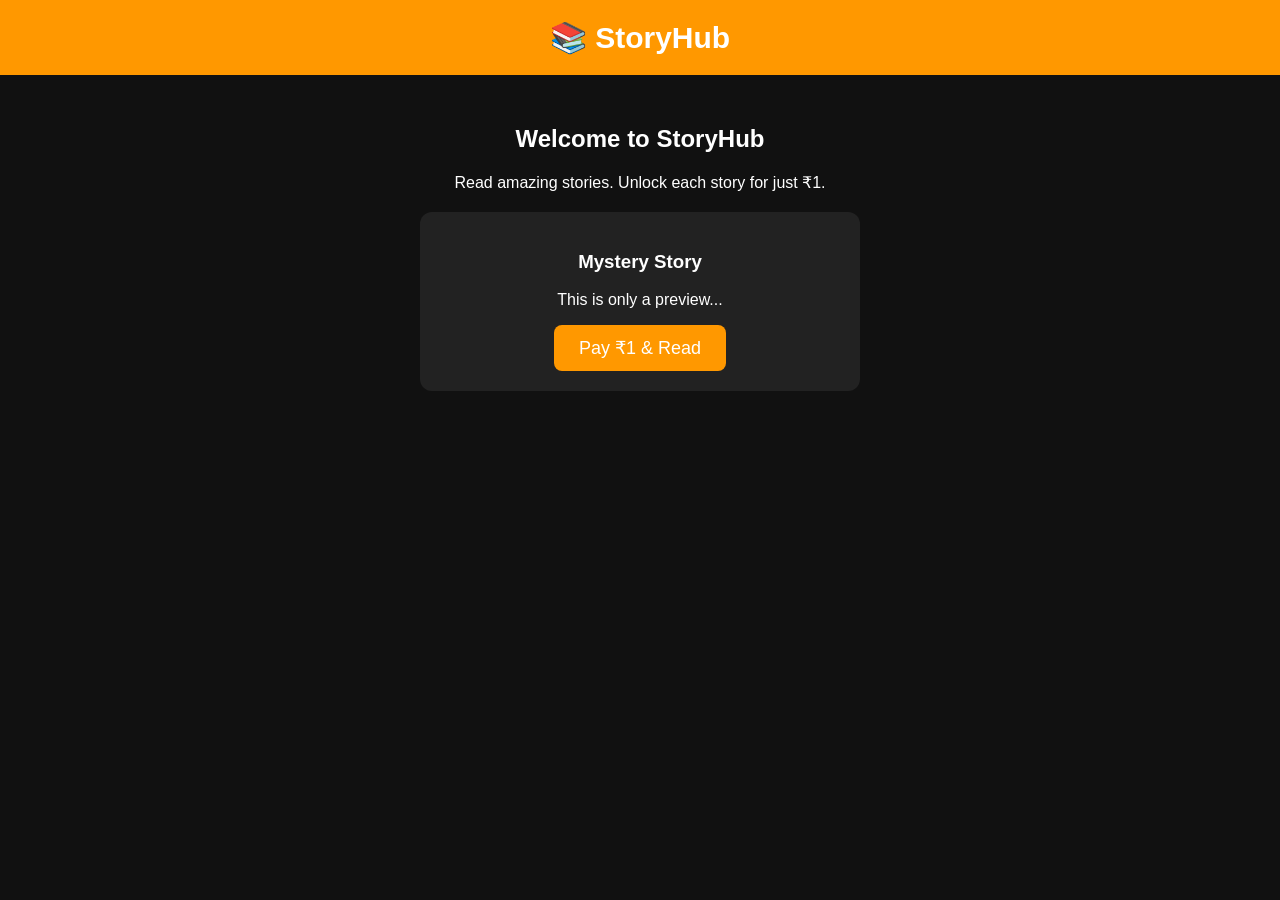
==== index.html @ ba16a4fa "Create index.html" ====
<!DOCTYPE html>
<html lang="en">
<head>
<meta charset="UTF-8">
<meta name="viewport" content="width=device-width, initial-scale=1.0">
<title>StoryHub</title>
<style>
body{
margin:0;
font-family:Arial,sans-serif;
background:#111;
color:white;
text-align:center;
}
header{
background:#ff9800;
padding:20px;
font-size:30px;
font-weight:bold;
}
.container{
padding:30px;
}
.story{
background:#222;
margin:20px auto;
padding:20px;
border-radius:12px;
max-width:400px;
}
button{
background:#ff9800;
color:white;
border:none;
padding:12px 25px;
border-radius:8px;
font-size:18px;
cursor:pointer;
}
button:hover{
background:#e68900;
}
</style>
</head>
<body>

<header>📚 StoryHub</header>

<div class="container">
<h2>Welcome to StoryHub</h2>
<p>Read amazing stories. Unlock each story for just ₹1.</p>

<div class="story">
<h3>Mystery Story</h3>
<p>This is only a preview...</p>
<button>Pay ₹1 & Read</button>
</div>

</div>

</body>
</html>
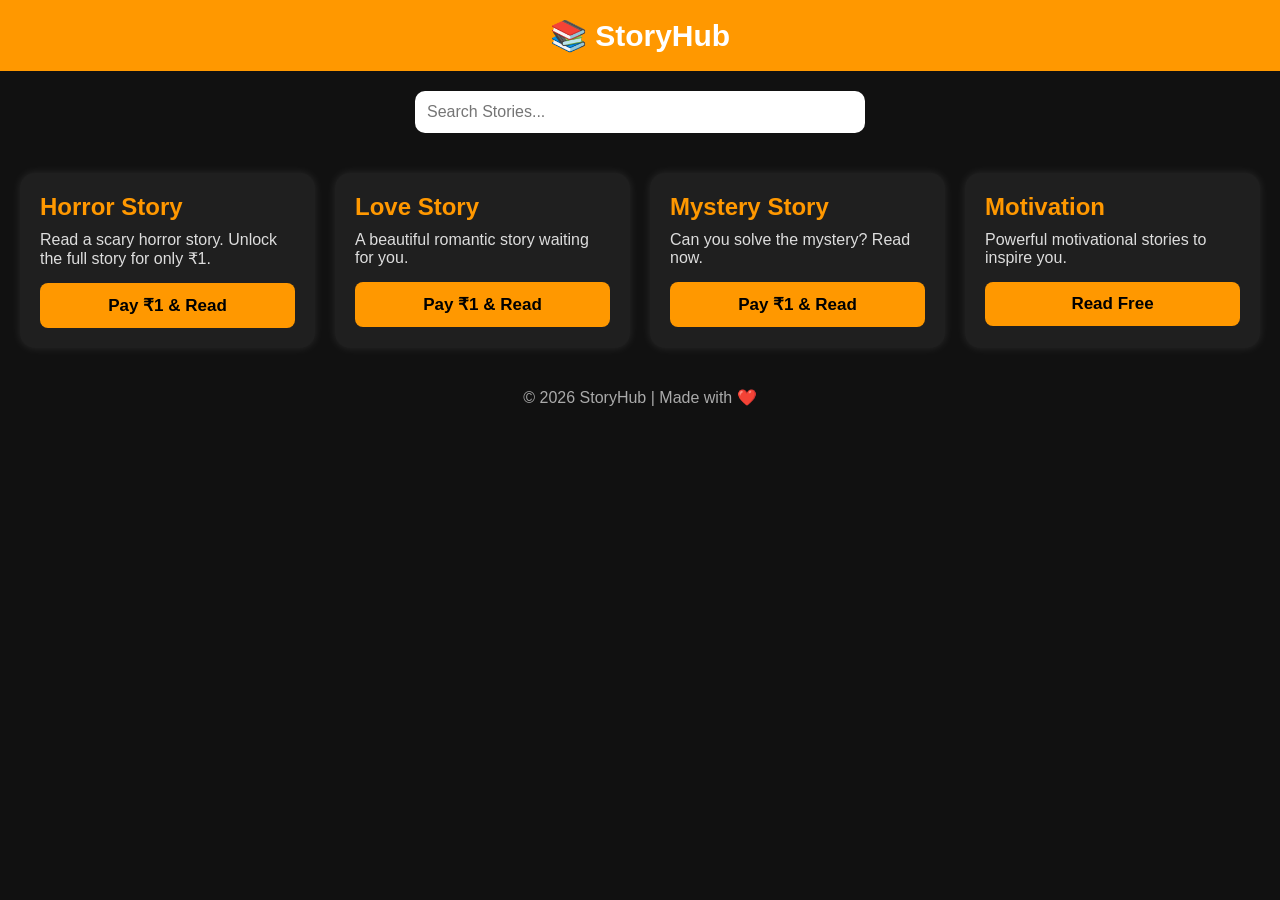
==== commit 328b0a2e: "Update index.html" ====
--- a/index.html
+++ b/index.html
@@ -4,59 +4,131 @@
 <meta charset="UTF-8">
 <meta name="viewport" content="width=device-width, initial-scale=1.0">
 <title>StoryHub</title>
+
 <style>
+*{
+margin:0;
+padding:0;
+box-sizing:border-box;
+font-family:Arial,sans-serif;
+}
+
 body{
-margin:0;
-font-family:Arial,sans-serif;
 background:#111;
 color:white;
-text-align:center;
 }
+
 header{
 background:#ff9800;
-padding:20px;
+padding:18px;
+text-align:center;
 font-size:30px;
 font-weight:bold;
 }
+
+.search{
+padding:20px;
+text-align:center;
+}
+
+.search input{
+width:90%;
+max-width:450px;
+padding:12px;
+border:none;
+border-radius:10px;
+font-size:16px;
+}
+
 .container{
-padding:30px;
+display:grid;
+grid-template-columns:repeat(auto-fit,minmax(250px,1fr));
+gap:20px;
+padding:20px;
 }
-.story{
-background:#222;
-margin:20px auto;
+
+.card{
+background:#1f1f1f;
 padding:20px;
-border-radius:12px;
-max-width:400px;
+border-radius:15px;
+box-shadow:0 0 10px rgba(255,255,255,.1);
+transition:.3s;
 }
+
+.card:hover{
+transform:scale(1.03);
+}
+
+.card h2{
+color:#ff9800;
+margin-bottom:10px;
+}
+
+.card p{
+color:#ddd;
+margin-bottom:15px;
+}
+
 button{
+width:100%;
+padding:12px;
 background:#ff9800;
-color:white;
 border:none;
-padding:12px 25px;
 border-radius:8px;
-font-size:18px;
+font-size:17px;
+font-weight:bold;
 cursor:pointer;
 }
-button:hover{
-background:#e68900;
+
+footer{
+text-align:center;
+padding:20px;
+color:#aaa;
 }
 </style>
 </head>
+
 <body>
 
-<header>📚 StoryHub</header>
+<header>
+📚 StoryHub
+</header>
+
+<div class="search">
+<input type="text" placeholder="Search Stories...">
+</div>
 
 <div class="container">
-<h2>Welcome to StoryHub</h2>
-<p>Read amazing stories. Unlock each story for just ₹1.</p>
 
-<div class="story">
-<h3>Mystery Story</h3>
-<p>This is only a preview...</p>
+<div class="card">
+<h2>Horror Story</h2>
+<p>Read a scary horror story. Unlock the full story for only ₹1.</p>
 <button>Pay ₹1 & Read</button>
+</div>
+
+<div class="card">
+<h2>Love Story</h2>
+<p>A beautiful romantic story waiting for you.</p>
+<button>Pay ₹1 & Read</button>
+</div>
+
+<div class="card">
+<h2>Mystery Story</h2>
+<p>Can you solve the mystery? Read now.</p>
+<button>Pay ₹1 & Read</button>
+</div>
+
+<div class="card">
+<h2>Motivation</h2>
+<p>Powerful motivational stories to inspire you.</p>
+<button>Read Free</button>
 </div>
 
 </div>
 
+<footer>
+© 2026 StoryHub | Made with ❤️
+</footer>
+
 </body>
 </html>
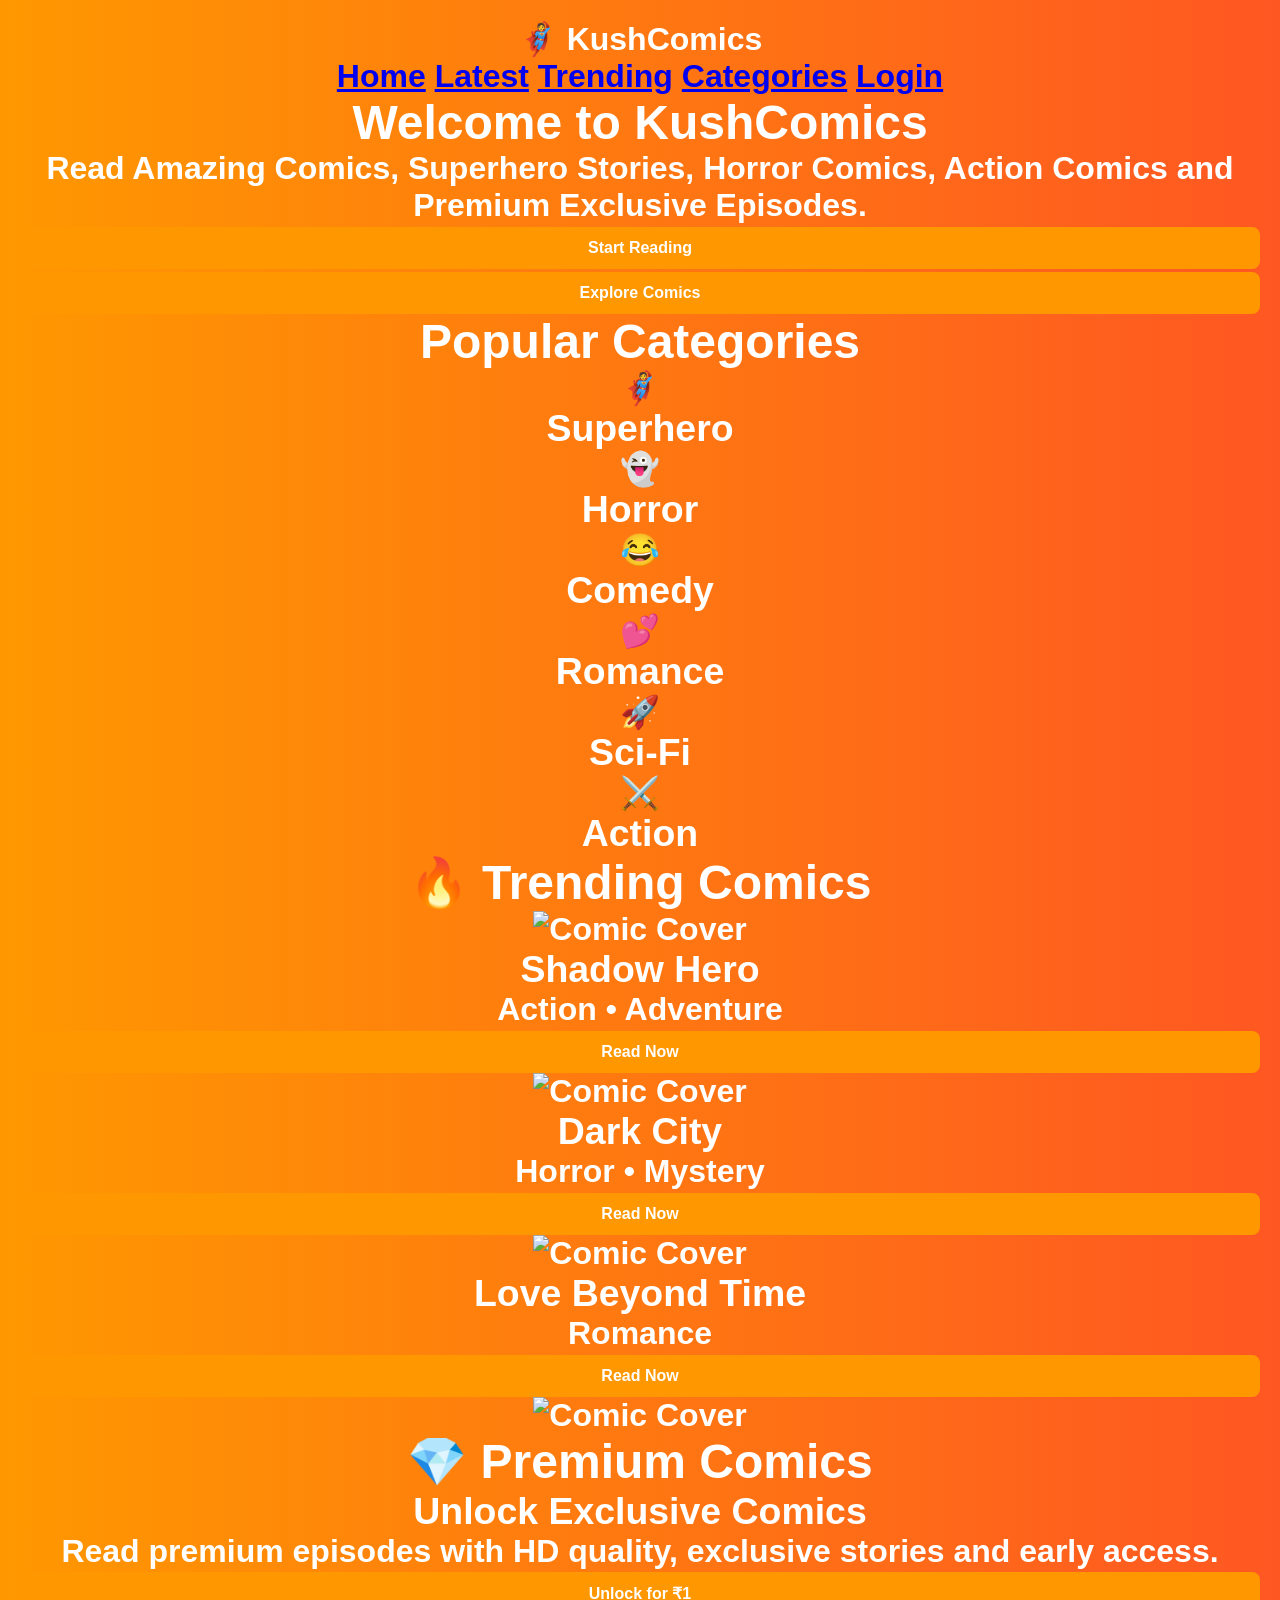
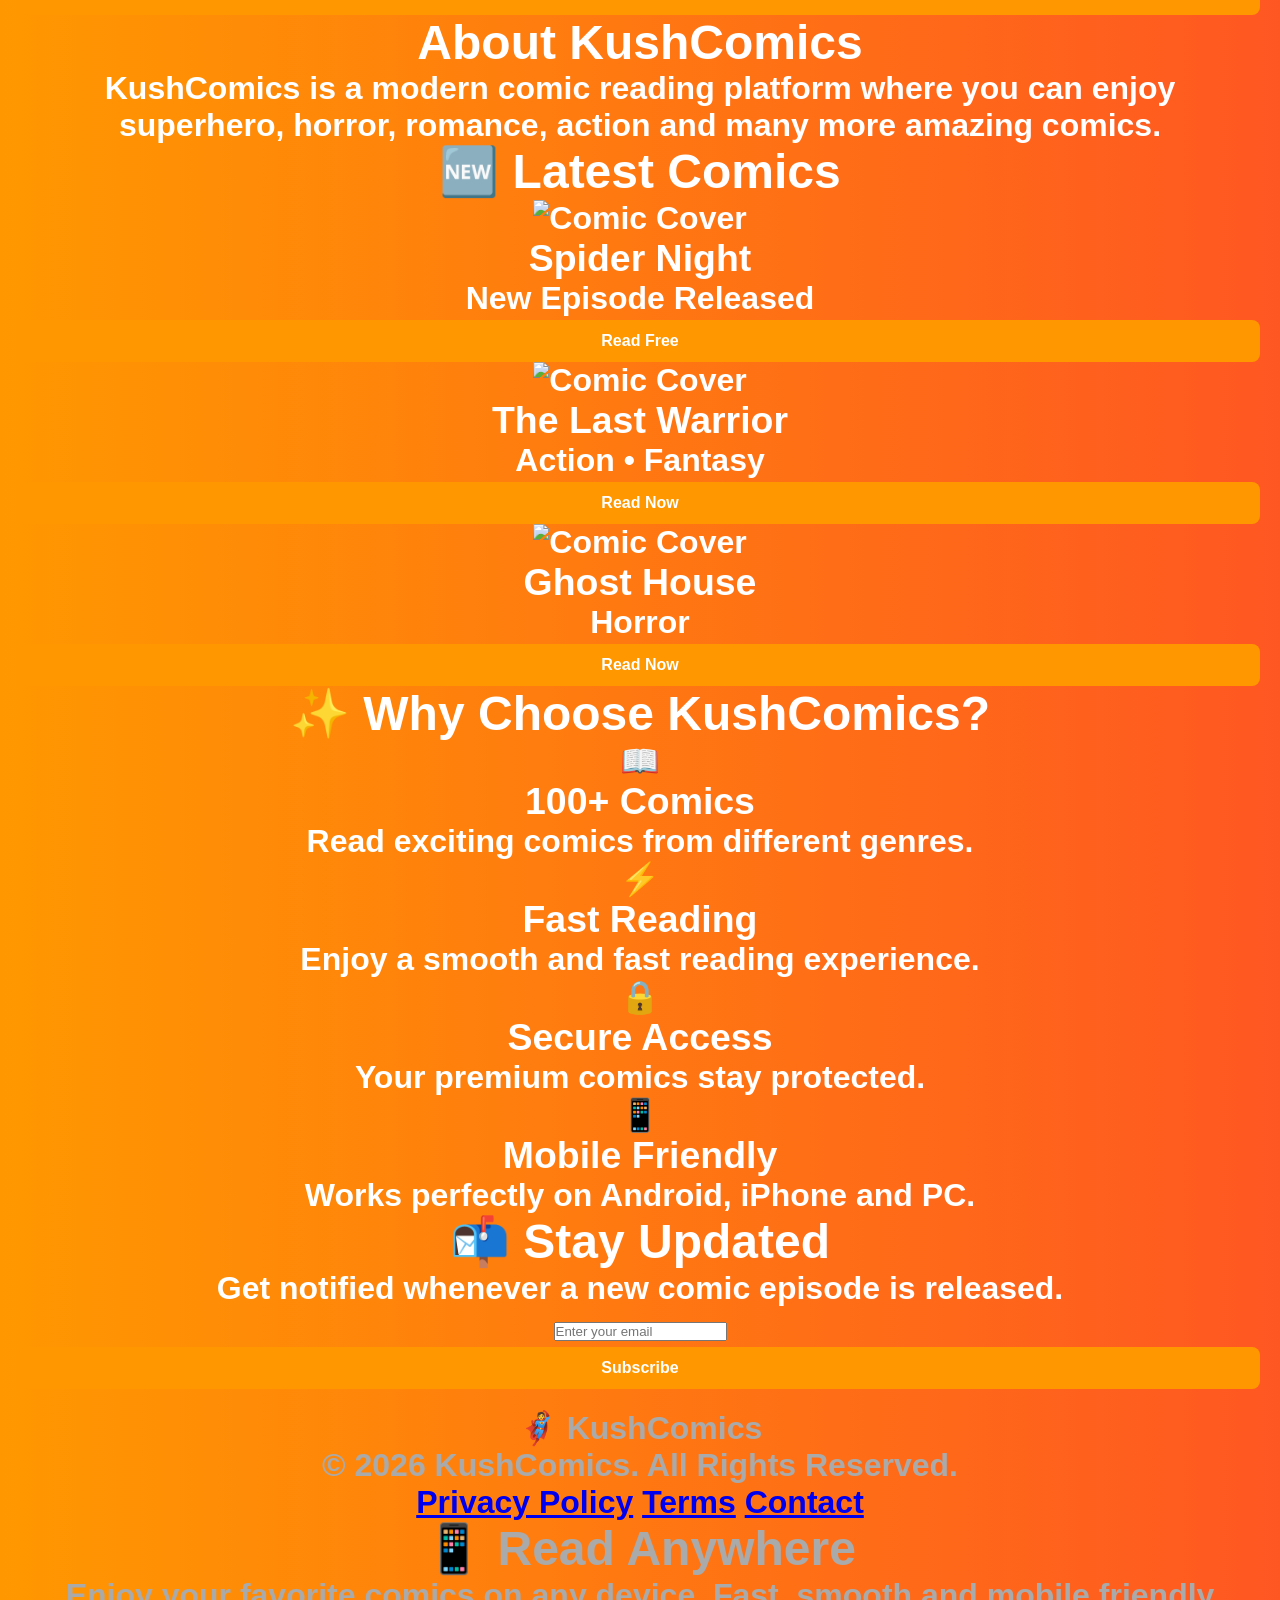
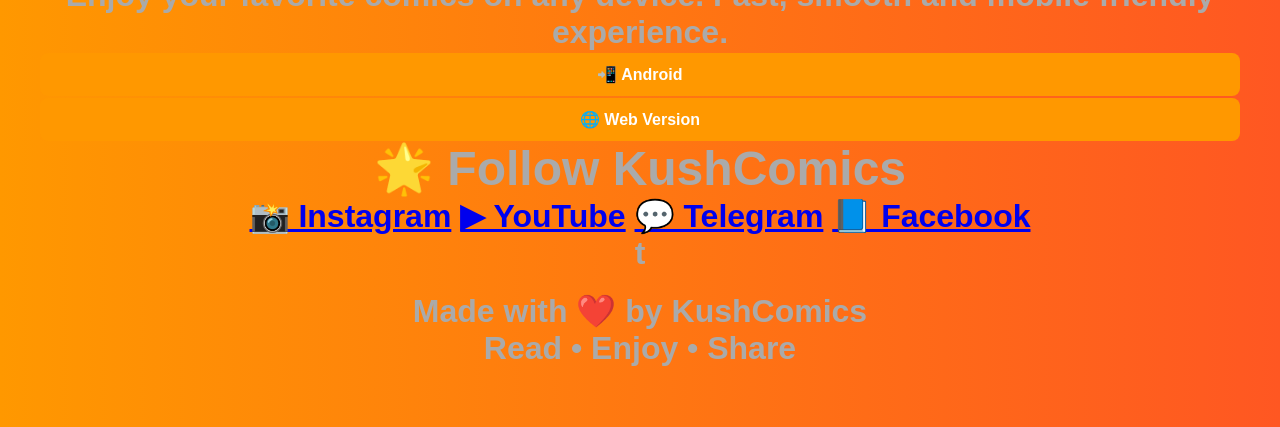
==== commit c37b8c54: "Update index.html" ====
--- a/index.html
+++ b/index.html
@@ -3,132 +3,312 @@
 <head>
 <meta charset="UTF-8">
 <meta name="viewport" content="width=device-width, initial-scale=1.0">
-<title>StoryHub</title>
-
-<style>
-*{
-margin:0;
-padding:0;
-box-sizing:border-box;
-font-family:Arial,sans-serif;
-}
-
-body{
-background:#111;
-color:white;
-}
-
-header{
-background:#ff9800;
-padding:18px;
-text-align:center;
-font-size:30px;
-font-weight:bold;
-}
-
-.search{
-padding:20px;
-text-align:center;
-}
-
-.search input{
-width:90%;
-max-width:450px;
-padding:12px;
-border:none;
-border-radius:10px;
-font-size:16px;
-}
-
-.container{
-display:grid;
-grid-template-columns:repeat(auto-fit,minmax(250px,1fr));
-gap:20px;
-padding:20px;
-}
-
-.card{
-background:#1f1f1f;
-padding:20px;
-border-radius:15px;
-box-shadow:0 0 10px rgba(255,255,255,.1);
-transition:.3s;
-}
-
-.card:hover{
-transform:scale(1.03);
-}
-
-.card h2{
-color:#ff9800;
-margin-bottom:10px;
-}
-
-.card p{
-color:#ddd;
-margin-bottom:15px;
-}
-
-button{
-width:100%;
-padding:12px;
-background:#ff9800;
-border:none;
-border-radius:8px;
-font-size:17px;
-font-weight:bold;
-cursor:pointer;
-}
-
-footer{
-text-align:center;
-padding:20px;
-color:#aaa;
-}
-</style>
+
+<title>KushComics</title>
+
+<link rel="stylesheet" href="style.css">
+
+<link rel="preconnect" href="https://fonts.googleapis.com">
+<link rel="preconnect" href="https://fonts.gstatic.com" crossorigin>
+
+<link href="https://fonts.googleapis.com/css2?family=Poppins:wght@300;400;500;600;700;800&display=swap" rel="stylesheet">
+
+<script defer src="script.js"></script>
+
 </head>
 
 <body>
 
 <header>
-📚 StoryHub
-</header>
-
-<div class="search">
-<input type="text" placeholder="Search Stories...">
-</div>
-
-<div class="container">
-
-<div class="card">
-<h2>Horror Story</h2>
-<p>Read a scary horror story. Unlock the full story for only ₹1.</p>
-<button>Pay ₹1 & Read</button>
-</div>
-
-<div class="card">
-<h2>Love Story</h2>
-<p>A beautiful romantic story waiting for you.</p>
-<button>Pay ₹1 & Read</button>
-</div>
-
-<div class="card">
-<h2>Mystery Story</h2>
-<p>Can you solve the mystery? Read now.</p>
-<button>Pay ₹1 & Read</button>
-</div>
-
-<div class="card">
-<h2>Motivation</h2>
-<p>Powerful motivational stories to inspire you.</p>
+
+<nav class="navbar">
+
+<div class="logo">
+
+🦸 KushComics
+
+</div>
+<div class="nav-links">
+<a href="#">Home</a>
+<a href="#">Latest</a>
+<a href="#">Trending</a>
+<a href="#">Categories</a>
+<a href="#">Login</a>
+</div>
+
+</nav>
+
+<section class="hero">
+
+<div class="hero-content">
+
+<h1>Welcome to KushComics</h1>
+
+<p>
+Read Amazing Comics, Superhero Stories,
+Horror Comics, Action Comics and Premium
+Exclusive Episodes.
+</p>
+
+<div class="hero-buttons">
+
+<button class="btn-primary">
+Start Reading
+</button>
+
+<button class="btn-secondary">
+Explore Comics
+</button>
+
+</div>
+
+</div>
+
+</section>
+<section class="categories">
+
+<h2>Popular Categories</h2>
+
+<div class="category-grid">
+
+<div class="category-card">
+🦸
+<h3>Superhero</h3>
+</div>
+
+<div class="category-card">
+👻
+<h3>Horror</h3>
+</div>
+
+<div class="category-card">
+😂
+<h3>Comedy</h3>
+</div>
+
+<div class="category-card">
+💕
+<h3>Romance</h3>
+</div>
+
+<div class="category-card">
+🚀
+<h3>Sci-Fi</h3>
+</div>
+
+<div class="category-card">
+⚔️
+<h3>Action</h3>
+</div>
+
+</div>
+
+</section>
+
+<section class="trending">
+
+<h2>🔥 Trending Comics</h2>
+
+<div class="comic-grid"><div class="comic-card">
+<img src="https://picsum.photos/300/420?random=1" alt="Comic Cover">
+<div class="comic-info">
+<h3>Shadow Hero</h3>
+<p>Action • Adventure</p>
+<button>Read Now</button>
+</div>
+</div>
+
+<div class="comic-card">
+<img src="https://picsum.photos/300/420?random=2" alt="Comic Cover">
+<div class="comic-info">
+<h3>Dark City</h3>
+<p>Horror • Mystery</p>
+<button>Read Now</button>
+</div>
+</div>
+
+<div class="comic-card">
+<img src="https://picsum.photos/300/420?random=3" alt="Comic Cover">
+<div class="comic-info">
+<h3>Love Beyond Time</h3>
+<p>Romance</p>
+<button>Read Now</button>
+</div>
+</div>
+
+<div class="comic-card">
+<img src="https://picsum.photos/300/420?random=4" alt="Comic Cover">
+<div class="</div>
+
+</section>
+
+<section class="premium">
+
+<h2>💎 Premium Comics</h2>
+
+<div class="premium-box">
+
+<h3>Unlock Exclusive Comics</h3>
+
+<p>
+Read premium episodes with HD quality,
+exclusive stories and early access.
+</p>
+
+<button class="premium-btn">
+Unlock for ₹1
+</button>
+
+</div>
+
+</section>
+
+<section class="about">
+
+<h2>About KushComics</h2>
+
+<p>
+
+KushComics is a modern comic reading platform
+where you can enjoy superhero, horror,
+romance, action and many more amazing comics.
+
+</p>
+
+</section><section class="latest">
+
+<h2>🆕 Latest Comics</h2>
+
+<div class="comic-grid">
+
+<div class="comic-card">
+<img src="https://picsum.photos/300/420?random=5" alt="Comic Cover">
+<div class="comic-info">
+<h3>Spider Night</h3>
+<p>New Episode Released</p>
 <button>Read Free</button>
 </div>
-
-</div>
+</div>
+
+<div class="comic-card">
+<img src="https://picsum.photos/300/420?random=6" alt="Comic Cover">
+<div class="comic-info">
+<h3>The Last Warrior</h3>
+<p>Action • Fantasy</p>
+<button>Read Now</button>
+</div>
+</div>
+
+<div class="comic-card">
+<img src="https://picsum.photos/300/420?random=7" alt="Comic Cover">
+<div class="comic-info">
+<h3>Ghost House</h3>
+<p>Horror</p>
+<button>Read Now</button>
+</div>
+</div>
+
+</div>
+
+</section><section class="features">
+
+<h2>✨ Why Choose KushComics?</h2>
+
+<div class="feature-grid">
+
+<div class="feature-card">
+📖
+<h3>100+ Comics</h3>
+<p>Read exciting comics from different genres.</p>
+</div>
+
+<div class="feature-card">
+⚡
+<h3>Fast Reading</h3>
+<p>Enjoy a smooth and fast reading experience.</p>
+</div>
+
+<div class="feature-card">
+🔒
+<h3>Secure Access</h3>
+<p>Your premium comics stay protected.</p>
+</div>
+
+<div class="feature-card">
+📱
+<h3>Mobile Friendly</h3>
+<p>Works perfectly on Android, iPhone and PC.</p>
+</div>
+
+</div>
+
+</section><section class="newsletter">
+
+<h2>📬 Stay Updated</h2>
+
+<p>Get notified whenever a new comic episode is released.</p>
+
+<div class="newsletter-box">
+<input type="email" placeholder="Enter your email">
+<button>Subscribe</button>
+</div>
+
+</section>
 
 <footer>
-© 2026 StoryHub | Made with ❤️
+
+<div class="footer-logo">
+🦸 KushComics
+</div>
+
+<p>
+© 2026 KushComics. All Rights Reserved.
+</p>
+
+<div class="footer-links">
+<a href="#">Privacy Policy</a>
+<a href="#">Terms</a>
+<a href="#">Contact</a>
+</div><section class="download-app">
+
+<h2>📱 Read Anywhere</h2>
+
+<p>
+Enjoy your favorite comics on any device.
+Fast, smooth and mobile friendly experience.
+</p>
+
+<div class="download-buttons">
+<button class="android-btn">📲 Android</button>
+<button class="web-btn">🌐 Web Version</button>
+</div>
+
+</section>
+
+<section class="social">
+
+<h2>🌟 Follow KushComics</h2>
+
+<div class="social-links">
+
+<a href="#">📸 Instagram</a>
+
+<a href="#">▶ YouTube</a>
+
+<a href="#">💬 Telegram</a>
+
+<a href="#">📘 Facebook</a>
+
+</div>
+
+</section>t<footer class="footer">
+
+<p>Made with ❤️ by KushComics</p>
+
+<p>Read • Enjoy • Share</p>
+
 </footer>
 
 </body>
+
 </html>
--- a/style.css
+++ b/style.css
@@ -0,0 +1,85 @@
+*{
+margin:0;
+padding:0;
+box-sizing:border-box;
+font-family:Arial,sans-serif;
+}
+
+body{
+background:#111;
+color:#fff;
+}
+
+header{
+background:linear-gradient(90deg,#ff9800,#ff5722);
+padding:20px;
+text-align:center;
+font-size:32px;
+font-weight:bold;
+}
+
+.search{
+padding:20px;
+text-align:center;
+}
+
+.search input{
+width:90%;
+max-width:450px;
+padding:12px;
+border:none;
+border-radius:10px;
+font-size:16px;
+outline:none;
+}
+
+.container{
+display:grid;
+grid-template-columns:repeat(auto-fit,minmax(250px,1fr));
+gap:20px;
+padding:20px;
+}
+
+.card{
+background:#1e1e1e;
+padding:20px;
+border-radius:15px;
+transition:.3s;
+box-shadow:0 0 10px rgba(255,255,255,.1);
+}
+
+.card:hover{
+transform:translateY(-5px);
+}
+
+.card h2{
+color:#ff9800;
+margin-bottom:10px;
+}
+
+.card p{
+color:#ddd;
+margin-bottom:15px;
+}
+
+button{
+width:100%;
+padding:12px;
+border:none;
+border-radius:8px;
+background:#ff9800;
+color:#fff;
+font-size:16px;
+font-weight:bold;
+cursor:pointer;
+}
+
+button:hover{
+background:#ff5722;
+}
+
+footer{
+text-align:center;
+padding:20px;
+color:#aaa;
+}
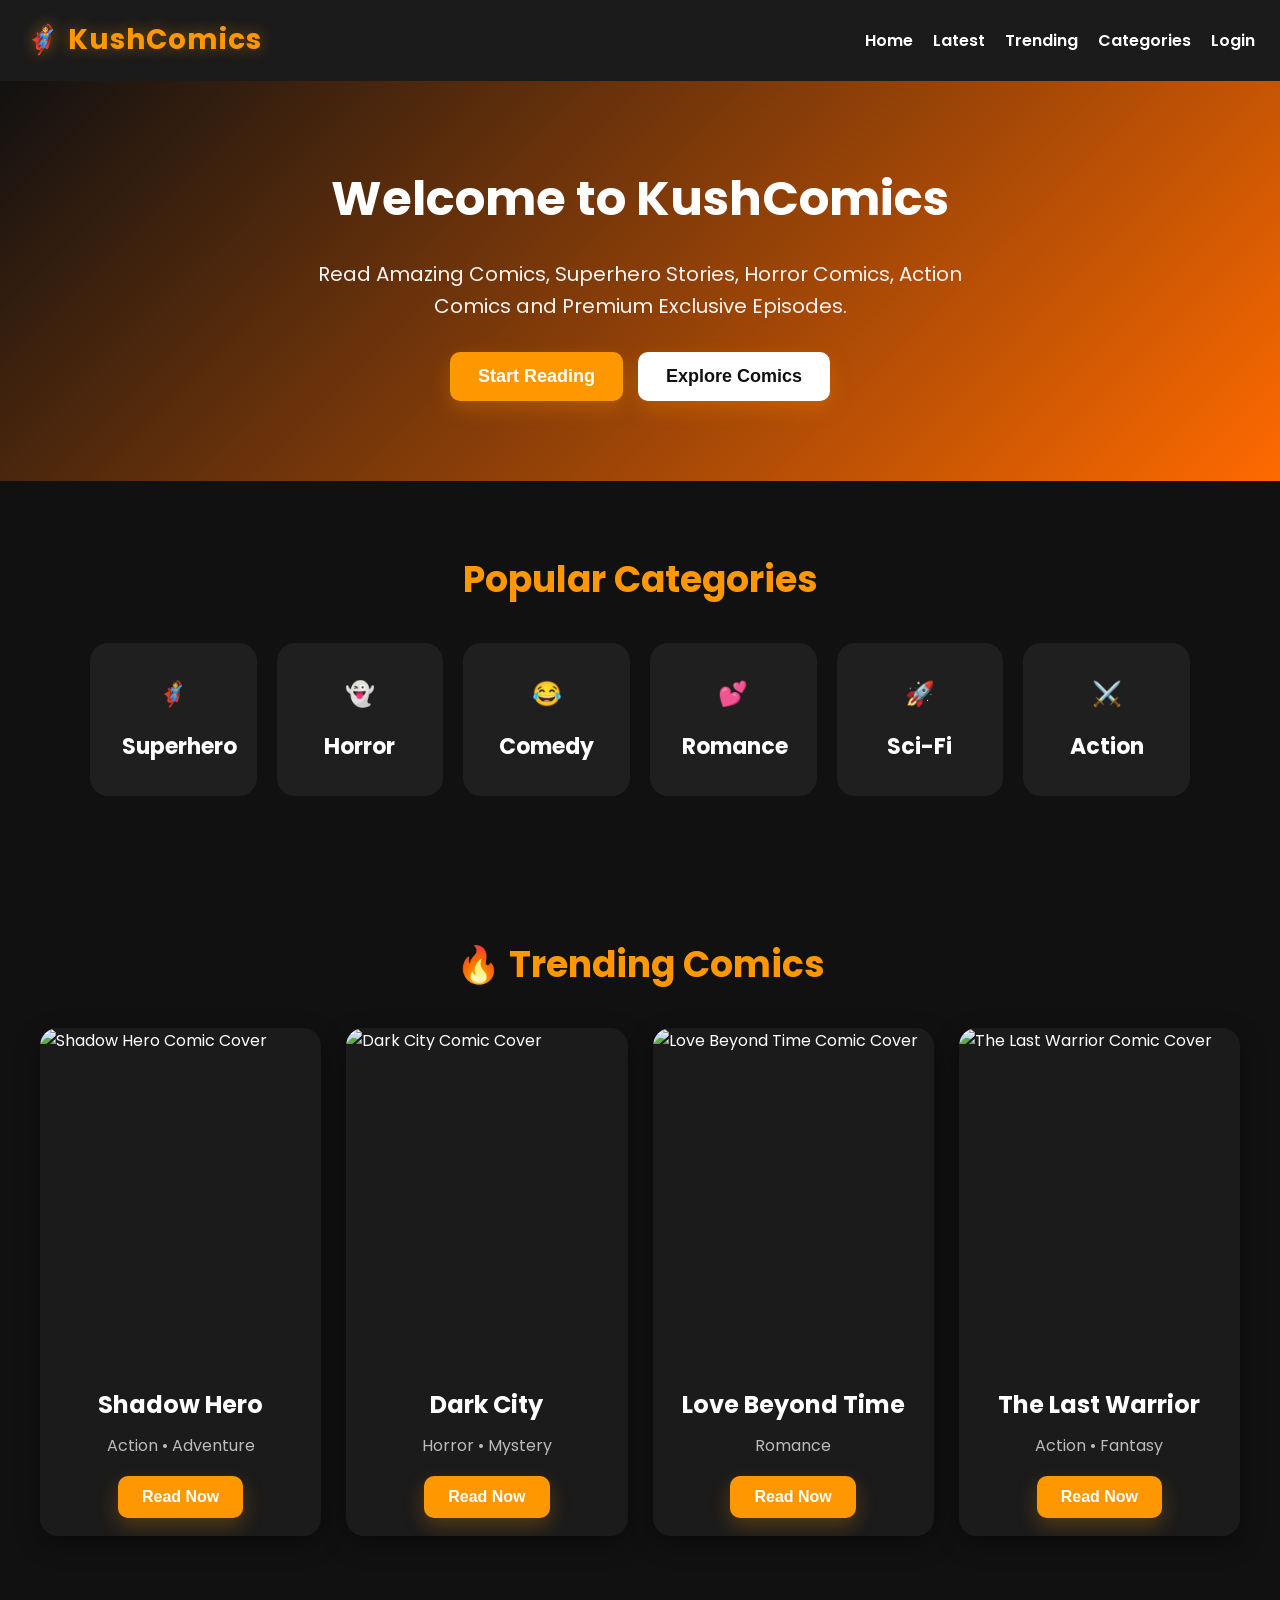
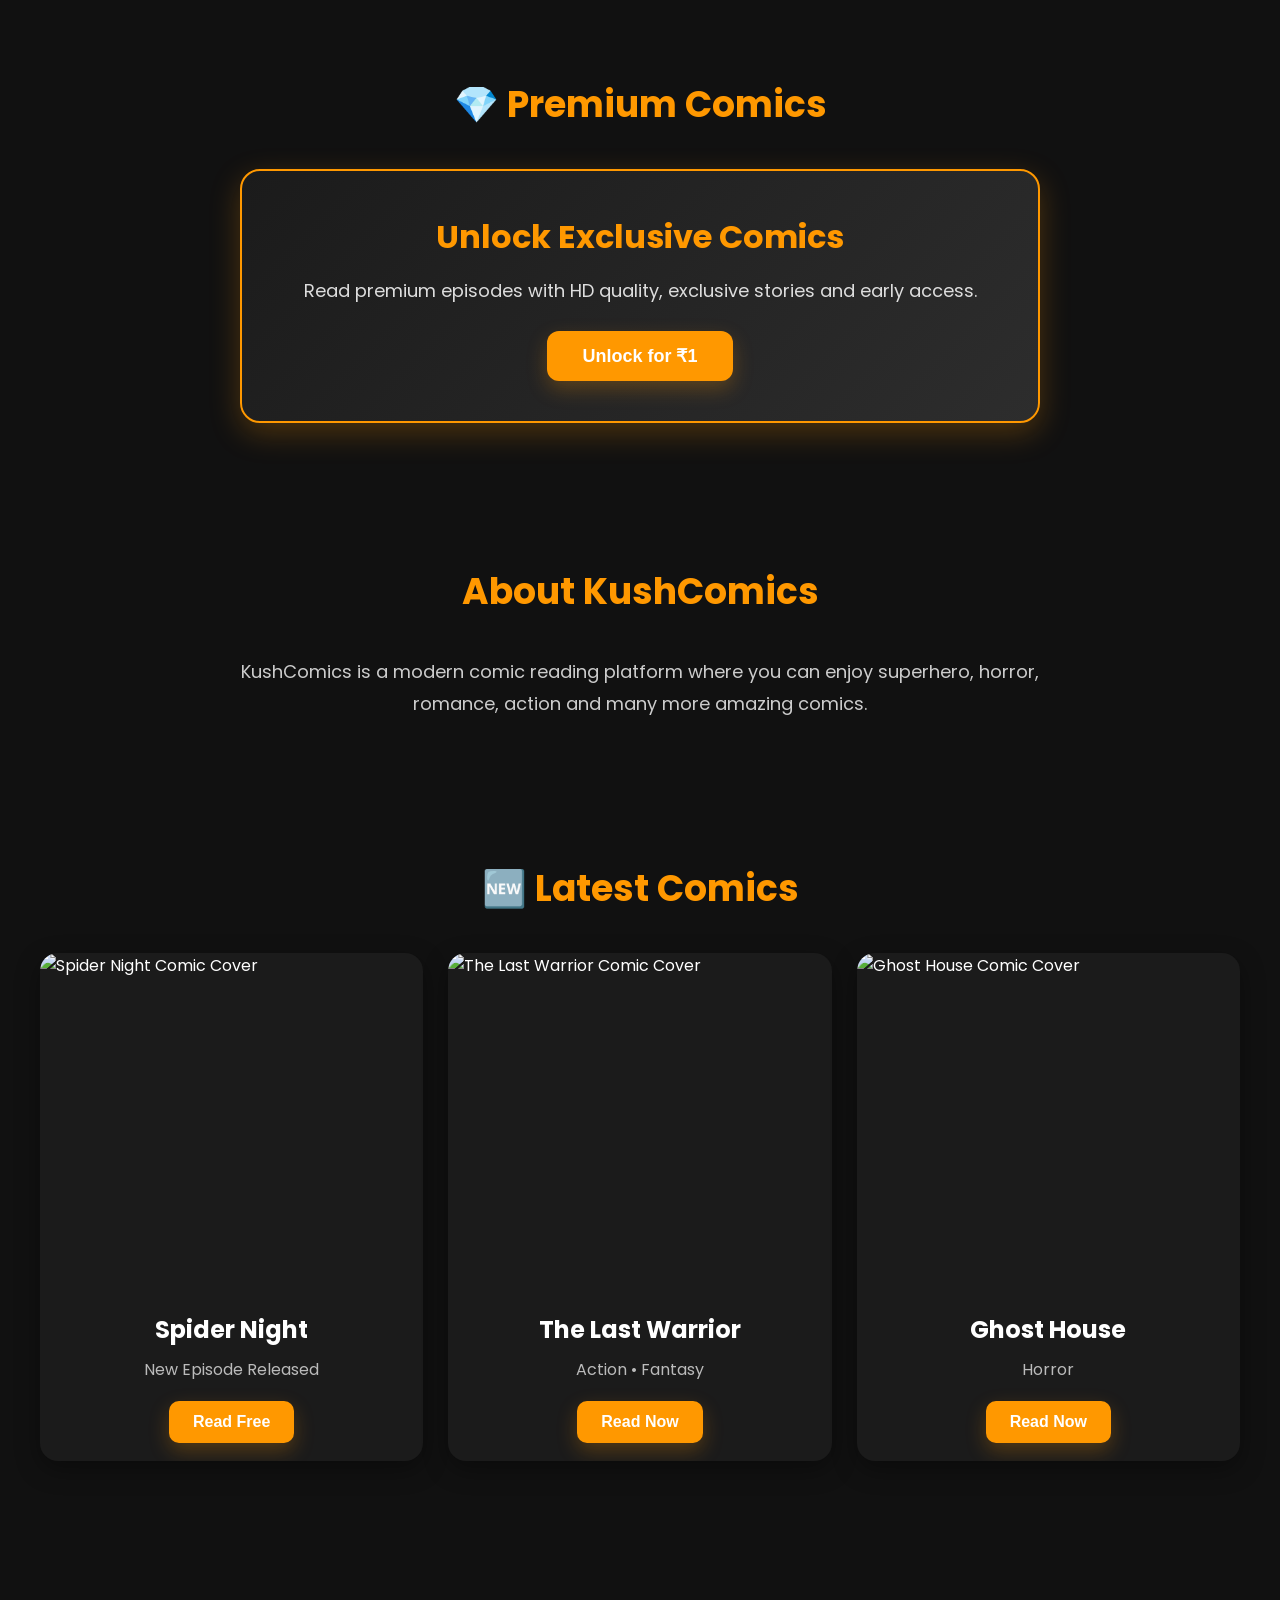
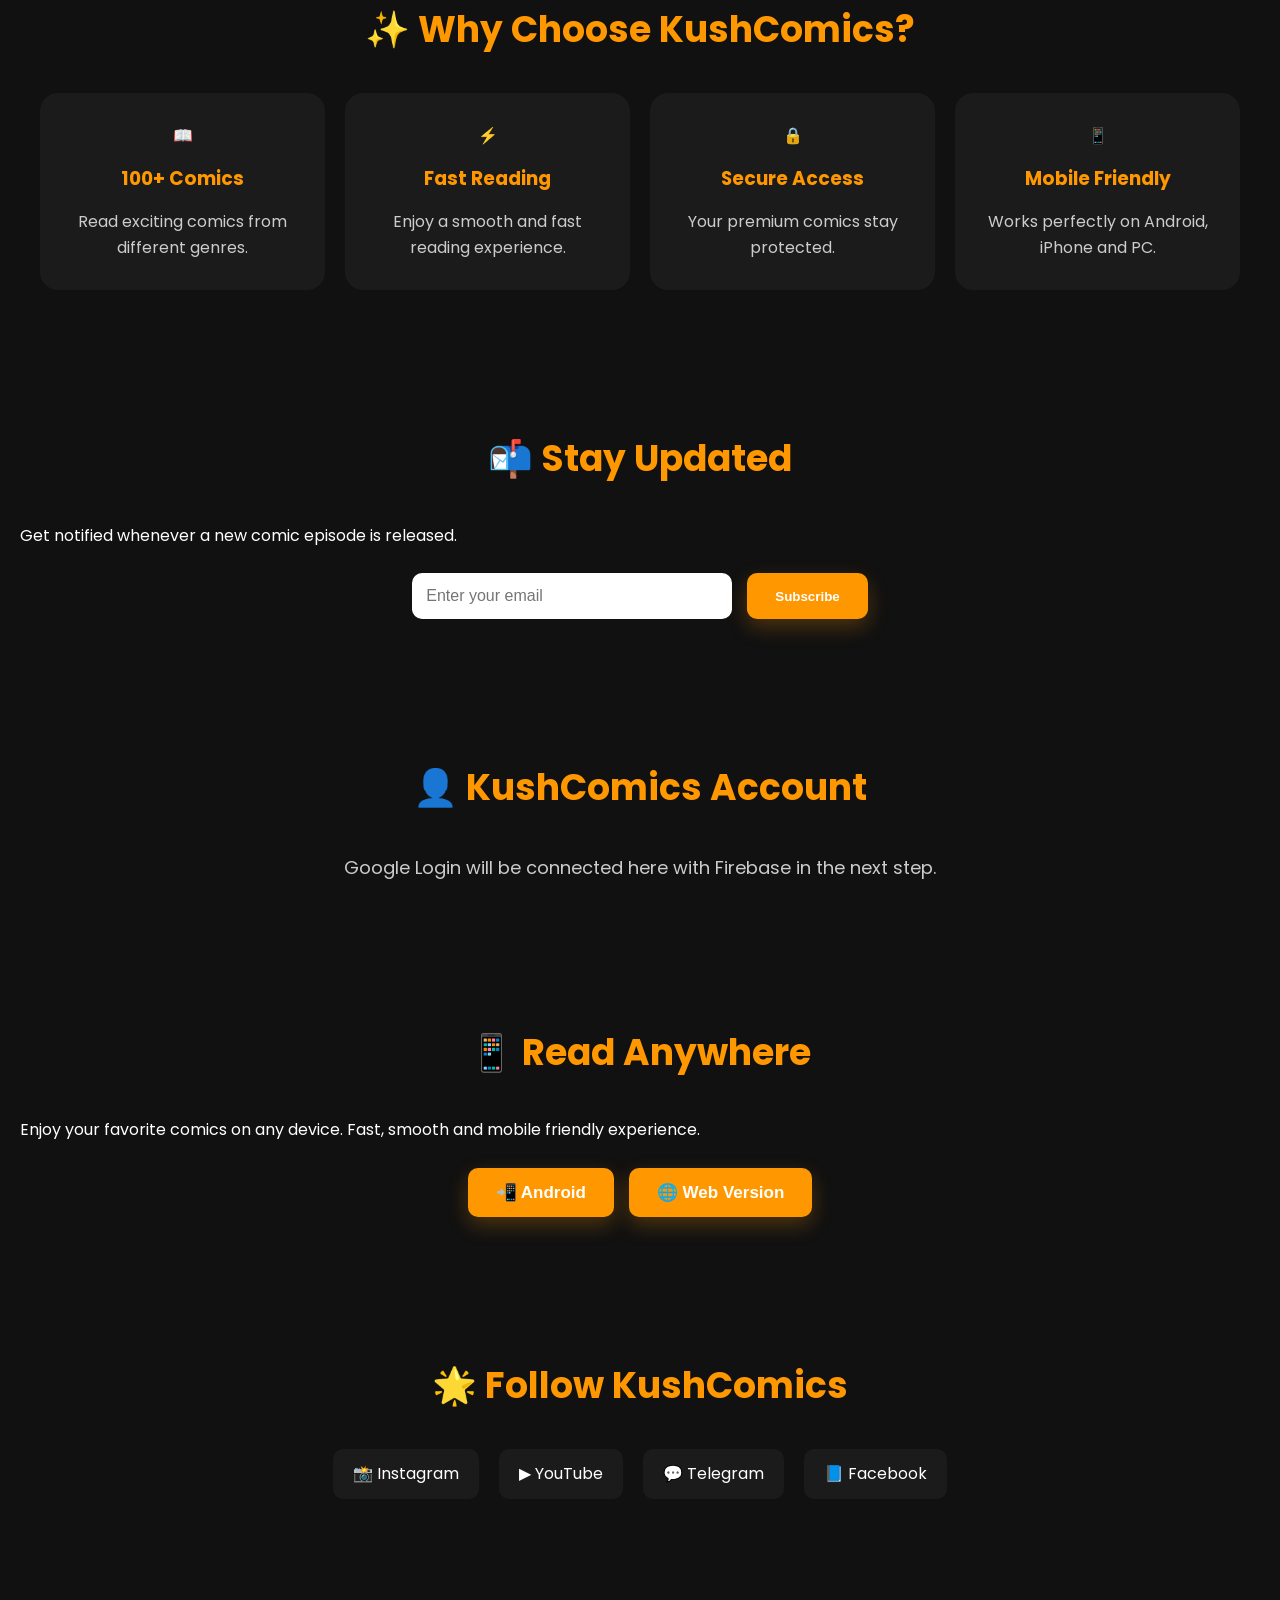
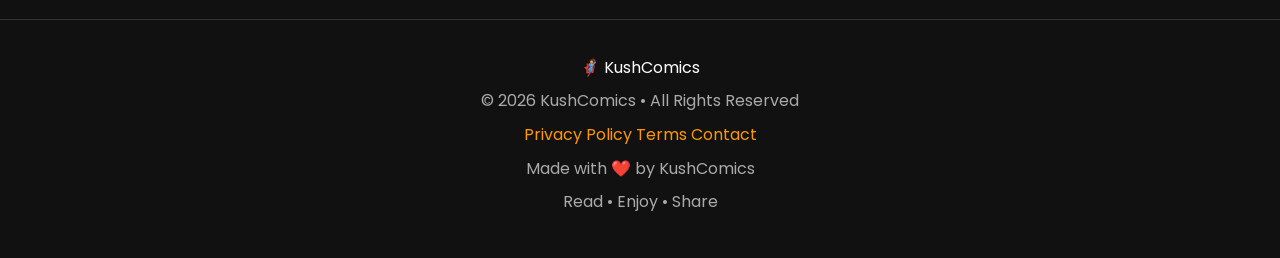
==== commit 4a0a5944: "Update index.html" ====
--- a/index.html
+++ b/index.html
@@ -1,314 +1,537 @@
 <!DOCTYPE html>
 <html lang="en">
 <head>
-<meta charset="UTF-8">
-<meta name="viewport" content="width=device-width, initial-scale=1.0">
-
-<title>KushComics</title>
-
-<link rel="stylesheet" href="style.css">
-
-<link rel="preconnect" href="https://fonts.googleapis.com">
-<link rel="preconnect" href="https://fonts.gstatic.com" crossorigin>
-
-<link href="https://fonts.googleapis.com/css2?family=Poppins:wght@300;400;500;600;700;800&display=swap" rel="stylesheet">
-
-<script defer src="script.js"></script>
-
+    <meta charset="UTF-8">
+    <meta name="viewport" content="width=device-width, initial-scale=1.0">
+
+    <title>KushComics</title>
+
+    <link rel="stylesheet" href="style.css">
+
+    <link rel="preconnect" href="https://fonts.googleapis.com">
+    <link rel="preconnect" href="https://fonts.gstatic.com" crossorigin>
+
+    <link
+        href="https://fonts.googleapis.com/css2?family=Poppins:wght@300;400;500;600;700;800&display=swap"
+        rel="stylesheet"
+    >
+
+    <script defer src="script.js"></script>
 </head>
 
 <body>
 
-<header>
-
-<nav class="navbar">
-
-<div class="logo">
-
-🦸 KushComics
-
-</div>
-<div class="nav-links">
-<a href="#">Home</a>
-<a href="#">Latest</a>
-<a href="#">Trending</a>
-<a href="#">Categories</a>
-<a href="#">Login</a>
-</div>
-
-</nav>
-
-<section class="hero">
-
-<div class="hero-content">
-
-<h1>Welcome to KushComics</h1>
-
-<p>
-Read Amazing Comics, Superhero Stories,
-Horror Comics, Action Comics and Premium
-Exclusive Episodes.
-</p>
-
-<div class="hero-buttons">
-
-<button class="btn-primary">
-Start Reading
-</button>
-
-<button class="btn-secondary">
-Explore Comics
-</button>
-
-</div>
-
-</div>
-
-</section>
-<section class="categories">
-
-<h2>Popular Categories</h2>
-
-<div class="category-grid">
-
-<div class="category-card">
-🦸
-<h3>Superhero</h3>
-</div>
-
-<div class="category-card">
-👻
-<h3>Horror</h3>
-</div>
-
-<div class="category-card">
-😂
-<h3>Comedy</h3>
-</div>
-
-<div class="category-card">
-💕
-<h3>Romance</h3>
-</div>
-
-<div class="category-card">
-🚀
-<h3>Sci-Fi</h3>
-</div>
-
-<div class="category-card">
-⚔️
-<h3>Action</h3>
-</div>
-
-</div>
-
-</section>
-
-<section class="trending">
-
-<h2>🔥 Trending Comics</h2>
-
-<div class="comic-grid"><div class="comic-card">
-<img src="https://picsum.photos/300/420?random=1" alt="Comic Cover">
-<div class="comic-info">
-<h3>Shadow Hero</h3>
-<p>Action • Adventure</p>
-<button>Read Now</button>
-</div>
-</div>
-
-<div class="comic-card">
-<img src="https://picsum.photos/300/420?random=2" alt="Comic Cover">
-<div class="comic-info">
-<h3>Dark City</h3>
-<p>Horror • Mystery</p>
-<button>Read Now</button>
-</div>
-</div>
-
-<div class="comic-card">
-<img src="https://picsum.photos/300/420?random=3" alt="Comic Cover">
-<div class="comic-info">
-<h3>Love Beyond Time</h3>
-<p>Romance</p>
-<button>Read Now</button>
-</div>
-</div>
-
-<div class="comic-card">
-<img src="https://picsum.photos/300/420?random=4" alt="Comic Cover">
-<div class="</div>
-
-</section>
-
-<section class="premium">
-
-<h2>💎 Premium Comics</h2>
-
-<div class="premium-box">
-
-<h3>Unlock Exclusive Comics</h3>
-
-<p>
-Read premium episodes with HD quality,
-exclusive stories and early access.
-</p>
-
-<button class="premium-btn">
-Unlock for ₹1
-</button>
-
-</div>
-
-</section>
-
-<section class="about">
-
-<h2>About KushComics</h2>
-
-<p>
-
-KushComics is a modern comic reading platform
-where you can enjoy superhero, horror,
-romance, action and many more amazing comics.
-
-</p>
-
-</section><section class="latest">
-
-<h2>🆕 Latest Comics</h2>
-
-<div class="comic-grid">
-
-<div class="comic-card">
-<img src="https://picsum.photos/300/420?random=5" alt="Comic Cover">
-<div class="comic-info">
-<h3>Spider Night</h3>
-<p>New Episode Released</p>
-<button>Read Free</button>
-</div>
-</div>
-
-<div class="comic-card">
-<img src="https://picsum.photos/300/420?random=6" alt="Comic Cover">
-<div class="comic-info">
-<h3>The Last Warrior</h3>
-<p>Action • Fantasy</p>
-<button>Read Now</button>
-</div>
-</div>
-
-<div class="comic-card">
-<img src="https://picsum.photos/300/420?random=7" alt="Comic Cover">
-<div class="comic-info">
-<h3>Ghost House</h3>
-<p>Horror</p>
-<button>Read Now</button>
-</div>
-</div>
-
-</div>
-
-</section><section class="features">
-
-<h2>✨ Why Choose KushComics?</h2>
-
-<div class="feature-grid">
-
-<div class="feature-card">
-📖
-<h3>100+ Comics</h3>
-<p>Read exciting comics from different genres.</p>
-</div>
-
-<div class="feature-card">
-⚡
-<h3>Fast Reading</h3>
-<p>Enjoy a smooth and fast reading experience.</p>
-</div>
-
-<div class="feature-card">
-🔒
-<h3>Secure Access</h3>
-<p>Your premium comics stay protected.</p>
-</div>
-
-<div class="feature-card">
-📱
-<h3>Mobile Friendly</h3>
-<p>Works perfectly on Android, iPhone and PC.</p>
-</div>
-
-</div>
-
-</section><section class="newsletter">
-
-<h2>📬 Stay Updated</h2>
-
-<p>Get notified whenever a new comic episode is released.</p>
-
-<div class="newsletter-box">
-<input type="email" placeholder="Enter your email">
-<button>Subscribe</button>
-</div>
-
-</section>
-
-<footer>
-
-<div class="footer-logo">
-🦸 KushComics
-</div>
-
-<p>
-© 2026 KushComics. All Rights Reserved.
-</p>
-
-<div class="footer-links">
-<a href="#">Privacy Policy</a>
-<a href="#">Terms</a>
-<a href="#">Contact</a>
-</div><section class="download-app">
-
-<h2>📱 Read Anywhere</h2>
-
-<p>
-Enjoy your favorite comics on any device.
-Fast, smooth and mobile friendly experience.
-</p>
-
-<div class="download-buttons">
-<button class="android-btn">📲 Android</button>
-<button class="web-btn">🌐 Web Version</button>
-</div>
-
-</section>
-
-<section class="social">
-
-<h2>🌟 Follow KushComics</h2>
-
-<div class="social-links">
-
-<a href="#">📸 Instagram</a>
-
-<a href="#">▶ YouTube</a>
-
-<a href="#">💬 Telegram</a>
-
-<a href="#">📘 Facebook</a>
-
-</div>
-
-</section>t<footer class="footer">
-
-<p>Made with ❤️ by KushComics</p>
-
-<p>Read • Enjoy • Share</p>
-
-</footer>
+    <!-- ================= HEADER ================= -->
+
+    <header>
+
+        <nav class="navbar">
+
+            <div class="logo">
+                🦸 KushComics
+            </div>
+
+            <div class="nav-links">
+                <a href="#home">Home</a>
+                <a href="#latest">Latest</a>
+                <a href="#trending">Trending</a>
+                <a href="#categories">Categories</a>
+                <a href="#login">Login</a>
+            </div>
+
+        </nav>
+
+    </header>
+
+
+    <!-- ================= HERO ================= -->
+
+    <section class="hero" id="home">
+
+        <div class="hero-content">
+
+            <h1>Welcome to KushComics</h1>
+
+            <p>
+                Read Amazing Comics, Superhero Stories,
+                Horror Comics, Action Comics and Premium
+                Exclusive Episodes.
+            </p>
+
+            <div class="hero-buttons">
+
+                <button class="btn-primary" type="button">
+                    Start Reading
+                </button>
+
+                <button class="btn-secondary" type="button">
+                    Explore Comics
+                </button>
+
+            </div>
+
+        </div>
+
+    </section>
+
+
+    <!-- ================= CATEGORIES ================= -->
+
+    <section class="categories" id="categories">
+
+        <h2>Popular Categories</h2>
+
+        <div class="category-grid">
+
+            <div class="category-card">
+                🦸
+                <h3>Superhero</h3>
+            </div>
+
+            <div class="category-card">
+                👻
+                <h3>Horror</h3>
+            </div>
+
+            <div class="category-card">
+                😂
+                <h3>Comedy</h3>
+            </div>
+
+            <div class="category-card">
+                💕
+                <h3>Romance</h3>
+            </div>
+
+            <div class="category-card">
+                🚀
+                <h3>Sci-Fi</h3>
+            </div>
+
+            <div class="category-card">
+                ⚔️
+                <h3>Action</h3>
+            </div>
+
+        </div>
+
+    </section>
+
+
+    <!-- ================= TRENDING ================= -->
+
+    <section class="trending" id="trending">
+
+        <h2>🔥 Trending Comics</h2>
+
+        <div class="comic-grid">
+
+            <div class="comic-card">
+
+                <img
+                    src="https://picsum.photos/300/420?random=1"
+                    alt="Shadow Hero Comic Cover"
+                >
+
+                <div class="comic-info">
+
+                    <h3>Shadow Hero</h3>
+
+                    <p>Action • Adventure</p>
+
+                    <button type="button">
+                        Read Now
+                    </button>
+
+                </div>
+
+            </div>
+
+
+            <div class="comic-card">
+
+                <img
+                    src="https://picsum.photos/300/420?random=2"
+                    alt="Dark City Comic Cover"
+                >
+
+                <div class="comic-info">
+
+                    <h3>Dark City</h3>
+
+                    <p>Horror • Mystery</p>
+
+                    <button type="button">
+                        Read Now
+                    </button>
+
+                </div>
+
+            </div>
+
+
+            <div class="comic-card">
+
+                <img
+                    src="https://picsum.photos/300/420?random=3"
+                    alt="Love Beyond Time Comic Cover"
+                >
+
+                <div class="comic-info">
+
+                    <h3>Love Beyond Time</h3>
+
+                    <p>Romance</p>
+
+                    <button type="button">
+                        Read Now
+                    </button>
+
+                </div>
+
+            </div>
+
+
+            <div class="comic-card">
+
+                <img
+                    src="https://picsum.photos/300/420?random=4"
+                    alt="The Last Warrior Comic Cover"
+                >
+
+                <div class="comic-info">
+
+                    <h3>The Last Warrior</h3>
+
+                    <p>Action • Fantasy</p>
+
+                    <button type="button">
+                        Read Now
+                    </button>
+
+                </div>
+
+            </div>
+
+        </div>
+
+    </section>
+
+
+    <!-- ================= PREMIUM ================= -->
+
+    <section class="premium">
+
+        <h2>💎 Premium Comics</h2>
+
+        <div class="premium-box">
+
+            <h3>Unlock Exclusive Comics</h3>
+
+            <p>
+                Read premium episodes with HD quality,
+                exclusive stories and early access.
+            </p>
+
+            <button class="premium-btn" type="button">
+                Unlock for ₹1
+            </button>
+
+        </div>
+
+    </section>
+
+
+    <!-- ================= ABOUT ================= -->
+
+    <section class="about">
+
+        <h2>About KushComics</h2>
+
+        <p>
+            KushComics is a modern comic reading platform
+            where you can enjoy superhero, horror, romance,
+            action and many more amazing comics.
+        </p>
+
+    </section>
+
+
+    <!-- ================= LATEST ================= -->
+
+    <section class="latest" id="latest">
+
+        <h2>🆕 Latest Comics</h2>
+
+        <div class="comic-grid">
+
+            <div class="comic-card">
+
+                <img
+                    src="https://picsum.photos/300/420?random=5"
+                    alt="Spider Night Comic Cover"
+                >
+
+                <div class="comic-info">
+
+                    <h3>Spider Night</h3>
+
+                    <p>New Episode Released</p>
+
+                    <button type="button">
+                        Read Free
+                    </button>
+
+                </div>
+
+            </div>
+
+
+            <div class="comic-card">
+
+                <img
+                    src="https://picsum.photos/300/420?random=6"
+                    alt="The Last Warrior Comic Cover"
+                >
+
+                <div class="comic-info">
+
+                    <h3>The Last Warrior</h3>
+
+                    <p>Action • Fantasy</p>
+
+                    <button type="button">
+                        Read Now
+                    </button>
+
+                </div>
+
+            </div>
+
+
+            <div class="comic-card">
+
+                <img
+                    src="https://picsum.photos/300/420?random=7"
+                    alt="Ghost House Comic Cover"
+                >
+
+                <div class="comic-info">
+
+                    <h3>Ghost House</h3>
+
+                    <p>Horror</p>
+
+                    <button type="button">
+                        Read Now
+                    </button>
+
+                </div>
+
+            </div>
+
+        </div>
+
+    </section>
+
+
+    <!-- ================= FEATURES ================= -->
+
+    <section class="features">
+
+        <h2>✨ Why Choose KushComics?</h2>
+
+        <div class="feature-grid">
+
+            <div class="feature-card">
+
+                📖
+
+                <h3>100+ Comics</h3>
+
+                <p>
+                    Read exciting comics from different genres.
+                </p>
+
+            </div>
+
+
+            <div class="feature-card">
+
+                ⚡
+
+                <h3>Fast Reading</h3>
+
+                <p>
+                    Enjoy a smooth and fast reading experience.
+                </p>
+
+            </div>
+
+
+            <div class="feature-card">
+
+                🔒
+
+                <h3>Secure Access</h3>
+
+                <p>
+                    Your premium comics stay protected.
+                </p>
+
+            </div>
+
+
+            <div class="feature-card">
+
+                📱
+
+                <h3>Mobile Friendly</h3>
+
+                <p>
+                    Works perfectly on Android, iPhone and PC.
+                </p>
+
+            </div>
+
+        </div>
+
+    </section>
+
+
+    <!-- ================= NEWSLETTER ================= -->
+
+    <section class="newsletter">
+
+        <h2>📬 Stay Updated</h2>
+
+        <p>
+            Get notified whenever a new comic episode is released.
+        </p>
+
+        <div class="newsletter-box">
+
+            <input
+                type="email"
+                placeholder="Enter your email"
+                aria-label="Email address"
+            >
+
+            <button type="button">
+                Subscribe
+            </button>
+
+        </div>
+
+    </section>
+
+
+    <!-- ================= LOGIN PLACEHOLDER ================= -->
+
+    <section class="about" id="login">
+
+        <h2>👤 KushComics Account</h2>
+
+        <p>
+            Google Login will be connected here with Firebase
+            in the next step.
+        </p>
+
+    </section>
+
+
+    <!-- ================= DOWNLOAD APP ================= -->
+
+    <section class="download-app">
+
+        <h2>📱 Read Anywhere</h2>
+
+        <p>
+            Enjoy your favorite comics on any device.
+            Fast, smooth and mobile friendly experience.
+        </p>
+
+        <div class="download-buttons">
+
+            <button class="android-btn" type="button">
+                📲 Android
+            </button>
+
+            <button class="web-btn" type="button">
+                🌐 Web Version
+            </button>
+
+        </div>
+
+    </section>
+
+
+    <!-- ================= SOCIAL ================= -->
+
+    <section class="social">
+
+        <h2>🌟 Follow KushComics</h2>
+
+        <div class="social-links">
+
+            <a href="#" aria-label="Instagram">
+                📸 Instagram
+            </a>
+
+            <a href="#" aria-label="YouTube">
+                ▶ YouTube
+            </a>
+
+            <a href="#" aria-label="Telegram">
+                💬 Telegram
+            </a>
+
+            <a href="#" aria-label="Facebook">
+                📘 Facebook
+            </a>
+
+        </div>
+
+    </section>
+
+
+    <!-- ================= FOOTER ================= -->
+
+    <footer class="footer">
+
+        <div class="footer-logo">
+            🦸 KushComics
+        </div>
+
+        <p>
+            © 2026 KushComics. All Rights Reserved.
+        </p>
+
+        <div class="footer-links">
+
+            <a href="#">
+                Privacy Policy
+            </a>
+
+            <a href="#">
+                Terms
+            </a>
+
+            <a href="#">
+                Contact
+            </a>
+
+        </div>
+
+        <p>
+            Made with ❤️ by KushComics
+        </p>
+
+        <p>
+            Read • Enjoy • Share
+        </p>
+
+    </footer>
 
 </body>
-
 </html>
--- a/style.css
+++ b/style.css
@@ -2,84 +2,543 @@
 margin:0;
 padding:0;
 box-sizing:border-box;
-font-family:Arial,sans-serif;
 }
 
 body{
+font-family:'Poppins',sans-serif;
 background:#111;
 color:#fff;
-}
-
-header{
-background:linear-gradient(90deg,#ff9800,#ff5722);
-padding:20px;
-text-align:center;
+line-height:1.6;
+}
+
+a{
+text-decoration:none;
+color:#fff;
+}
+
+img{
+max-width:100%;
+display:block;
+}
+
+.navbar{
+display:flex;
+justify-content:space-between;
+align-items:center;
+padding:18px 25px;
+background:#1b1b1b;
+position:sticky;
+top:0;
+z-index:1000;
+}
+
+.logo{
+font-size:28px;
+font-weight:700;
+color:#ff9800;
+}.nav-links{
+display:flex;
+gap:20px;
+}
+
+.nav-links a{
+color:#fff;
+font-weight:600;
+transition:.3s;
+}
+
+.nav-links a:hover{
+color:#ff9800;
+}
+
+.hero{
+padding:80px 20px;
+text-align:center;
+background:linear-gradient(135deg,#111,#ff6a00);
+}
+
+.hero h1{
+font-size:48px;
+margin-bottom:20px;
+}
+
+.hero p{
+max-width:700px;
+margin:auto;
+font-size:20px;
+color:#f5f5f5;
+}
+
+.hero-buttons{
+margin-top:30px;
+display:flex;
+justify-content:center;
+gap:15px;
+flex-wrap:wrap;
+}
+
+.btn-primary,
+.btn-secondary{
+padding:14px 28px;
+border:none;
+border-radius:10px;
+font-size:18px;
+font-weight:600;
+cursor:pointer;
+transition:.3s;
+}
+
+.btn-primary{
+background:#ff9800;
+color:#fff;
+}
+
+.btn-secondary{
+background:#fff;
+color:#111;
+}
+
+.btn-primary:hover,
+.btn-secondary:hover{
+transform:scale(1.05);
+}.categories,
+.trending,
+.premium,
+.about,
+.latest,
+.features,
+.newsletter,
+.download-app,
+.social{
+padding:70px 20px;
+}
+
+.categories h2,
+.trending h2,
+.premium h2,
+.about h2,
+.latest h2,
+.features h2,
+.newsletter h2,
+.download-app h2,
+.social h2{
+text-align:center;
+font-size:36px;
+margin-bottom:35px;
+color:#ff9800;
+}
+
+.category-grid{
+display:grid;
+grid-template-columns:repeat(auto-fit,minmax(160px,1fr));
+gap:20px;
+max-width:1100px;
+margin:auto;
+}
+
+.category-card{
+background:#1f1f1f;
+padding:30px;
+border-radius:18px;
+text-align:center;
+font-size:24px;
+transition:.3s;
+border:2px solid transparent;
+}
+
+.category-card:hover{
+transform:translateY(-8px);
+border-color:#ff9800;
+box-shadow:0 0 20px rgba(255,152,0,.35);
+}
+
+.category-card h3{
+margin-top:15px;
+font-size:22px;
+color:#fff;
+}.comic-grid{
+display:grid;
+grid-template-columns:repeat(auto-fit,minmax(250px,1fr));
+gap:25px;
+max-width:1200px;
+margin:auto;
+}
+
+.comic-card{
+background:#1b1b1b;
+border-radius:18px;
+overflow:hidden;
+transition:.35s;
+box-shadow:0 8px 25px rgba(0,0,0,.35);
+}
+
+.comic-card:hover{
+transform:translateY(-10px);
+box-shadow:0 15px 35px rgba(255,152,0,.35);
+}
+
+.comic-card img{
+width:100%;
+height:340px;
+object-fit:cover;
+}
+
+.comic-info{
+padding:18px;
+text-align:center;
+}
+
+.comic-info h3{
+font-size:24px;
+margin-bottom:8px;
+color:#fff;
+}
+
+.comic-info p{
+color:#bbb;
+margin-bottom:18px;
+}
+
+.comic-info button{
+background:#ff9800;
+color:#fff;
+border:none;
+padding:12px 24px;
+border-radius:10px;
+font-size:16px;
+font-weight:600;
+cursor:pointer;
+transition:.3s;
+}
+
+.comic-info button:hover{
+background:#ff6a00;
+transform:scale(1.05);
+}.premium-box{
+max-width:800px;
+margin:auto;
+background:linear-gradient(135deg,#1b1b1b,#2d2d2d);
+padding:40px;
+border-radius:20px;
+text-align:center;
+border:2px solid #ff9800;
+box-shadow:0 10px 30px rgba(255,152,0,.25);
+}
+
+.premium-box h3{
 font-size:32px;
-font-weight:bold;
-}
-
-.search{
-padding:20px;
-text-align:center;
-}
-
-.search input{
-width:90%;
-max-width:450px;
-padding:12px;
+color:#ff9800;
+margin-bottom:15px;
+}
+
+.premium-box p{
+font-size:18px;
+color:#ddd;
+margin-bottom:25px;
+}
+
+.premium-btn{
+background:#ff9800;
+color:#fff;
+border:none;
+padding:14px 35px;
+font-size:18px;
+font-weight:700;
+border-radius:12px;
+cursor:pointer;
+transition:.3s;
+}
+
+.premium-btn:hover{
+background:#ff6a00;
+transform:scale(1.08);
+}
+
+.about p{
+max-width:850px;
+margin:auto;
+text-align:center;
+font-size:18px;
+color:#ccc;
+line-height:1.8;
+}.feature-grid{
+display:grid;
+grid-template-columns:repeat(auto-fit,minmax(220px,1fr));
+gap:20px;
+max-width:1200px;
+margin:auto;
+}
+
+.feature-card{
+background:#1b1b1b;
+padding:30px;
+border-radius:18px;
+text-align:center;
+transition:.3s;
+}
+
+.feature-card:hover{
+transform:translateY(-8px);
+box-shadow:0 10px 25px rgba(255,152,0,.3);
+}
+
+.feature-card h3{
+margin:15px 0;
+color:#ff9800;
+}
+
+.feature-card p{
+color:#ccc;
+}
+
+.newsletter-box{
+display:flex;
+justify-content:center;
+gap:15px;
+flex-wrap:wrap;
+margin-top:25px;
+}
+
+.newsletter-box input{
+width:320px;
+padding:14px;
 border:none;
 border-radius:10px;
 font-size:16px;
-outline:none;
-}
-
-.container{
-display:grid;
-grid-template-columns:repeat(auto-fit,minmax(250px,1fr));
-gap:20px;
-padding:20px;
-}
-
-.card{
-background:#1e1e1e;
-padding:20px;
-border-radius:15px;
-transition:.3s;
-box-shadow:0 0 10px rgba(255,255,255,.1);
-}
-
-.card:hover{
-transform:translateY(-5px);
-}
-
-.card h2{
-color:#ff9800;
-margin-bottom:10px;
-}
-
-.card p{
-color:#ddd;
-margin-bottom:15px;
-}
-
-button{
-width:100%;
-padding:12px;
+}
+
+.newsletter-box button{
+padding:14px 28px;
+background:#ff9800;
 border:none;
-border-radius:8px;
-background:#ff9800;
-color:#fff;
-font-size:16px;
+border-radius:10px;
+color:#fff;
 font-weight:bold;
 cursor:pointer;
 }
 
+.newsletter-box button:hover{
+background:#ff6a00;
+}.download-buttons{
+display:flex;
+justify-content:center;
+gap:15px;
+flex-wrap:wrap;
+margin-top:25px;
+}
+
+.android-btn,
+.web-btn{
+padding:14px 28px;
+border:none;
+border-radius:10px;
+background:#ff9800;
+color:#fff;
+font-size:17px;
+font-weight:600;
+cursor:pointer;
+transition:.3s;
+}
+
+.android-btn:hover,
+.web-btn:hover{
+background:#ff6a00;
+transform:scale(1.05);
+}
+
+.social-links{
+display:flex;
+justify-content:center;
+gap:20px;
+flex-wrap:wrap;
+margin-top:25px;
+}
+
+.social-links a{
+background:#1b1b1b;
+padding:12px 20px;
+border-radius:10px;
+transition:.3s;
+}
+
+.social-links a:hover{
+background:#ff9800;
+color:#fff;
+}
+
+.footer{
+background:#111;
+padding:35px 20px;
+text-align:center;
+border-top:1px solid #333;
+}
+
+.footer p{
+color:#aaa;
+margin:8px 0;
+}@media (max-width:768px){
+
+.navbar{
+flex-direction:column;
+gap:15px;
+padding:15px;
+}
+
+.nav-links{
+flex-wrap:wrap;
+justify-content:center;
+gap:12px;
+}
+
+.hero h1{
+font-size:34px;
+}
+
+.hero p{
+font-size:17px;
+padding:0 10px;
+}
+
+.categories h2,
+.trending h2,
+.latest h2,
+.features h2,
+.premium h2,
+.about h2,
+.newsletter h2,
+.download-app h2,
+.social h2{
+font-size:28px;
+}
+
+.comic-card img{
+height:280px;
+}
+
+.newsletter-box input{
+width:100%;
+}
+
+.download-buttons{
+flex-direction:column;
+align-items:center;
+}
+
+.social-links{
+gap:12px;
+}
+
+}/* Smooth Animations */
+
+html{
+scroll-behavior:smooth;
+}
+
+button,
+.category-card,
+.comic-card,
+.feature-card,
+.social-links a{
+transition:all .35s ease;
+}
+
+button:active{
+transform:scale(.96);
+}
+
+::selection{
+background:#ff9800;
+color:#fff;
+}
+
+::-webkit-scrollbar{
+width:10px;
+}
+
+::-webkit-scrollbar-track{
+background:#111;
+}
+
+::-webkit-scrollbar-thumb{
+background:#ff9800;
+border-radius:20px;
+}
+
+::-webkit-scrollbar-thumb:hover{
+background:#ff6a00;
+}
+
+section{
+animation:fadeUp .7s ease;
+}
+
+@keyframes fadeUp{
+from{
+opacity:0;
+transform:translateY(30px);
+}
+to{
+opacity:1;
+transform:translateY(0);
+}
+}/* Premium Finishing */
+
+body{
+overflow-x:hidden;
+}
+
+.logo{
+letter-spacing:1px;
+text-shadow:0 0 15px rgba(255,152,0,.45);
+}
+
+h1,h2,h3{
+font-weight:700;
+}
+
+button{
+box-shadow:0 8px 20px rgba(255,152,0,.25);
+}
+
 button:hover{
-background:#ff5722;
-}
-
-footer{
-text-align:center;
-padding:20px;
-color:#aaa;
-}
+box-shadow:0 12px 30px rgba(255,152,0,.45);
+}
+
+.premium-box,
+.category-card,
+.comic-card,
+.feature-card{
+backdrop-filter:blur(10px);
+}
+
+.footer{
+margin-top:50px;
+}
+
+.footer a{
+color:#ff9800;
+}
+
+.footer a:hover{
+color:#ffffff;
+}
+
+@media (max-width:480px){
+
+.hero{
+padding:60px 15px;
+}
+
+.hero h1{
+font-size:28px;
+}
+
+.hero p{
+font-size:15px;
+}
+
+.logo{
+font-size:24px;
+}
+
+}
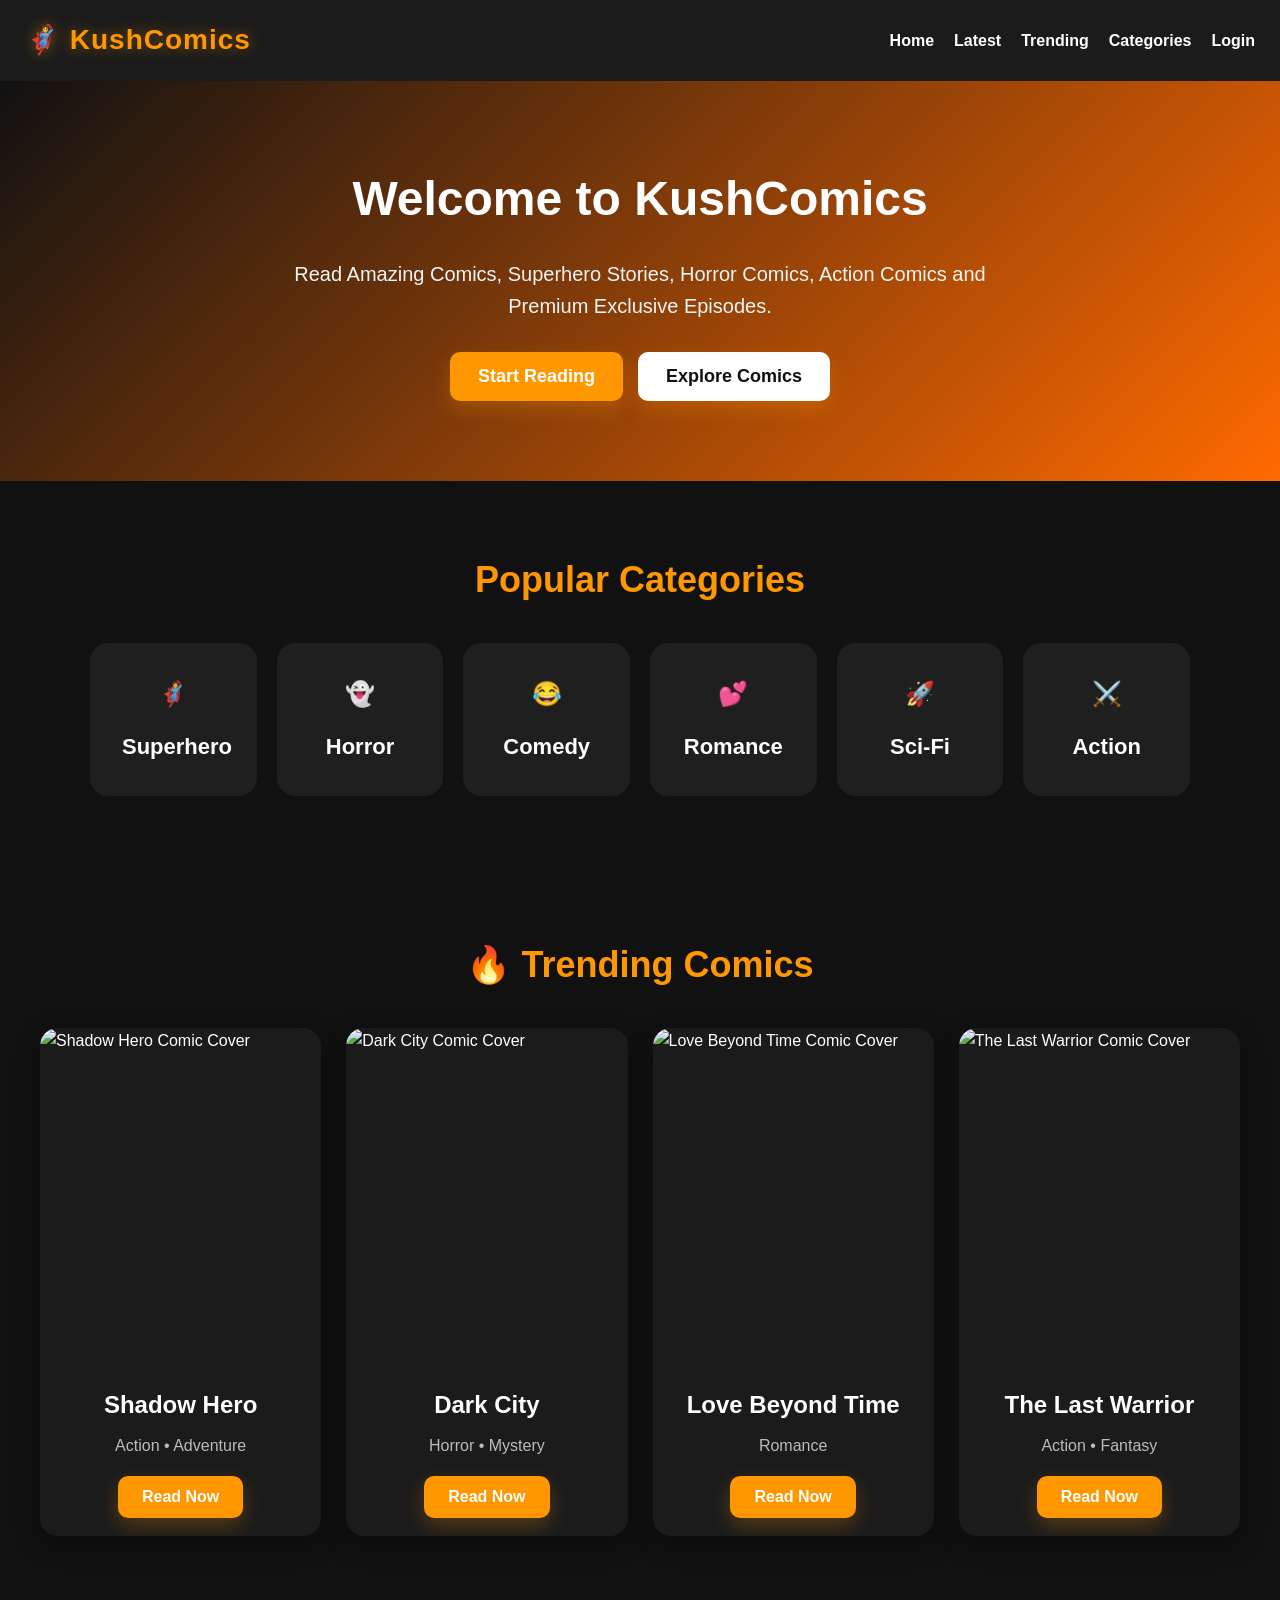
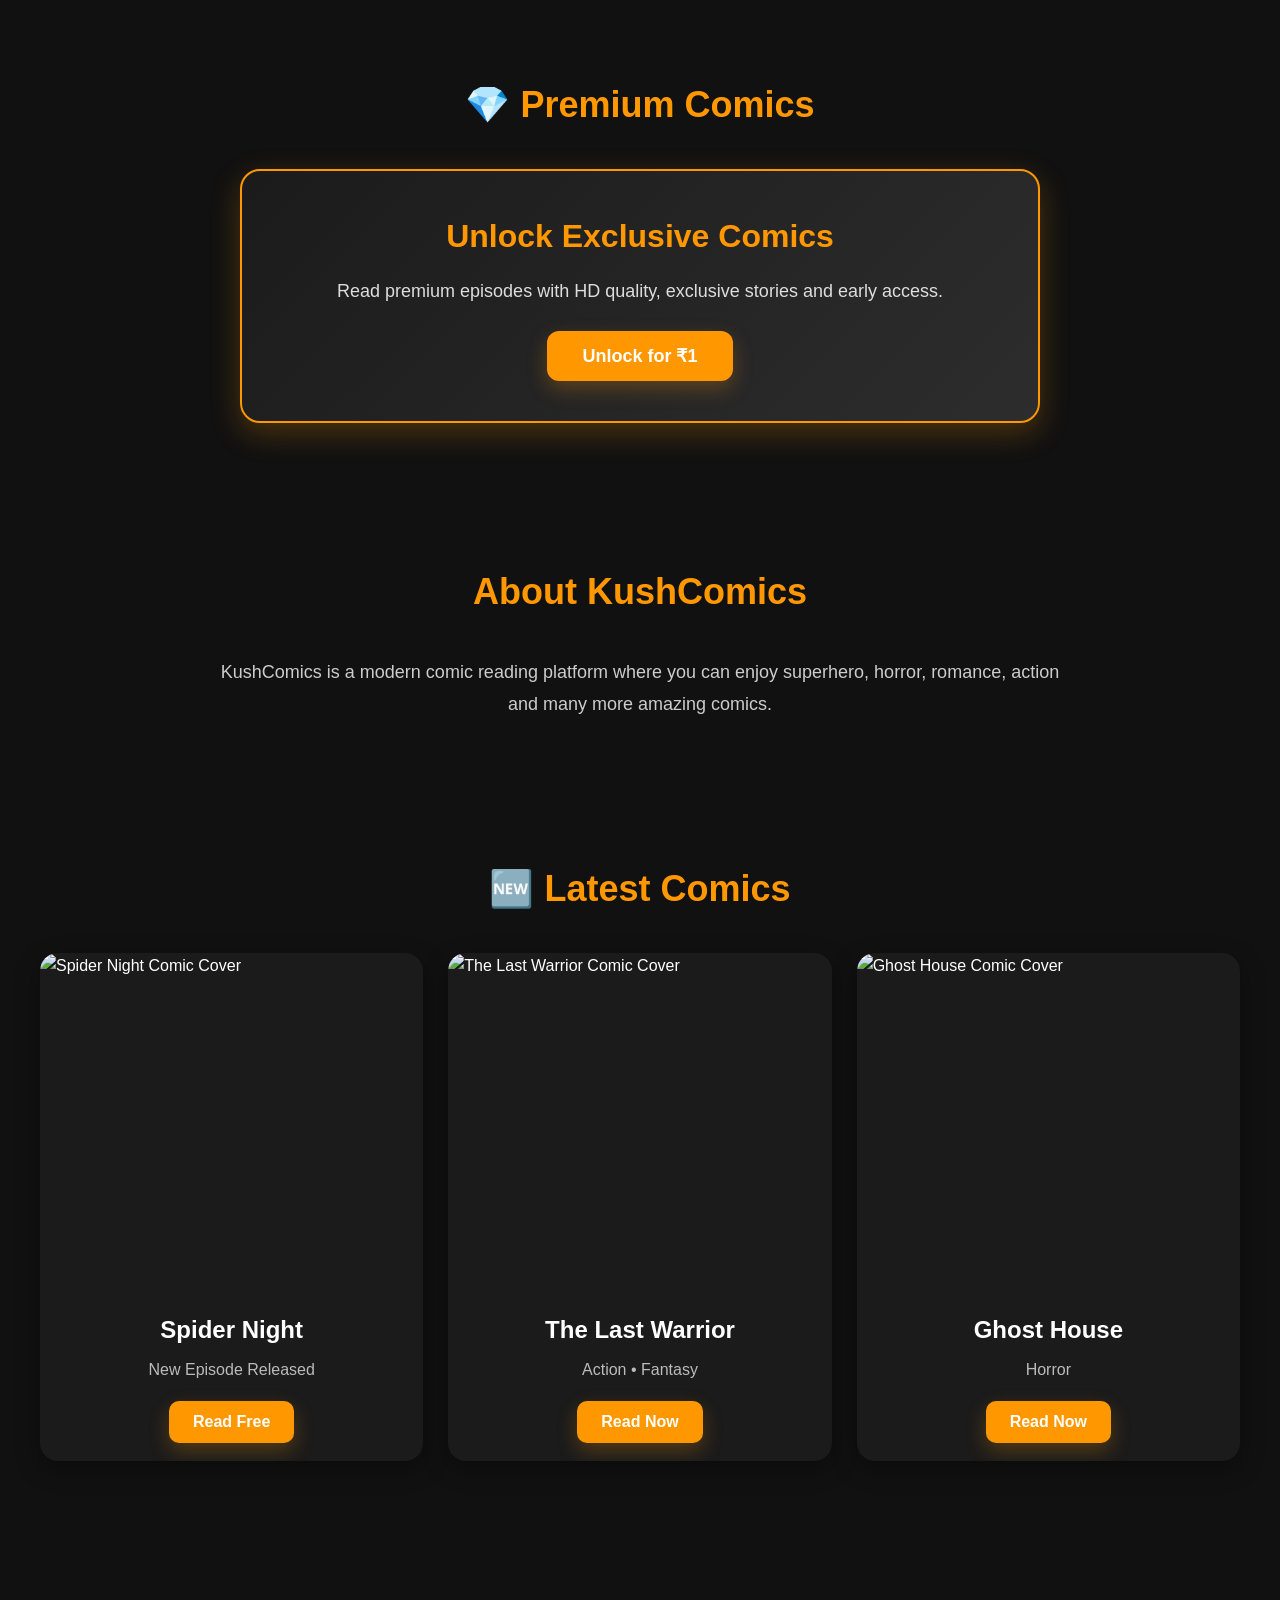
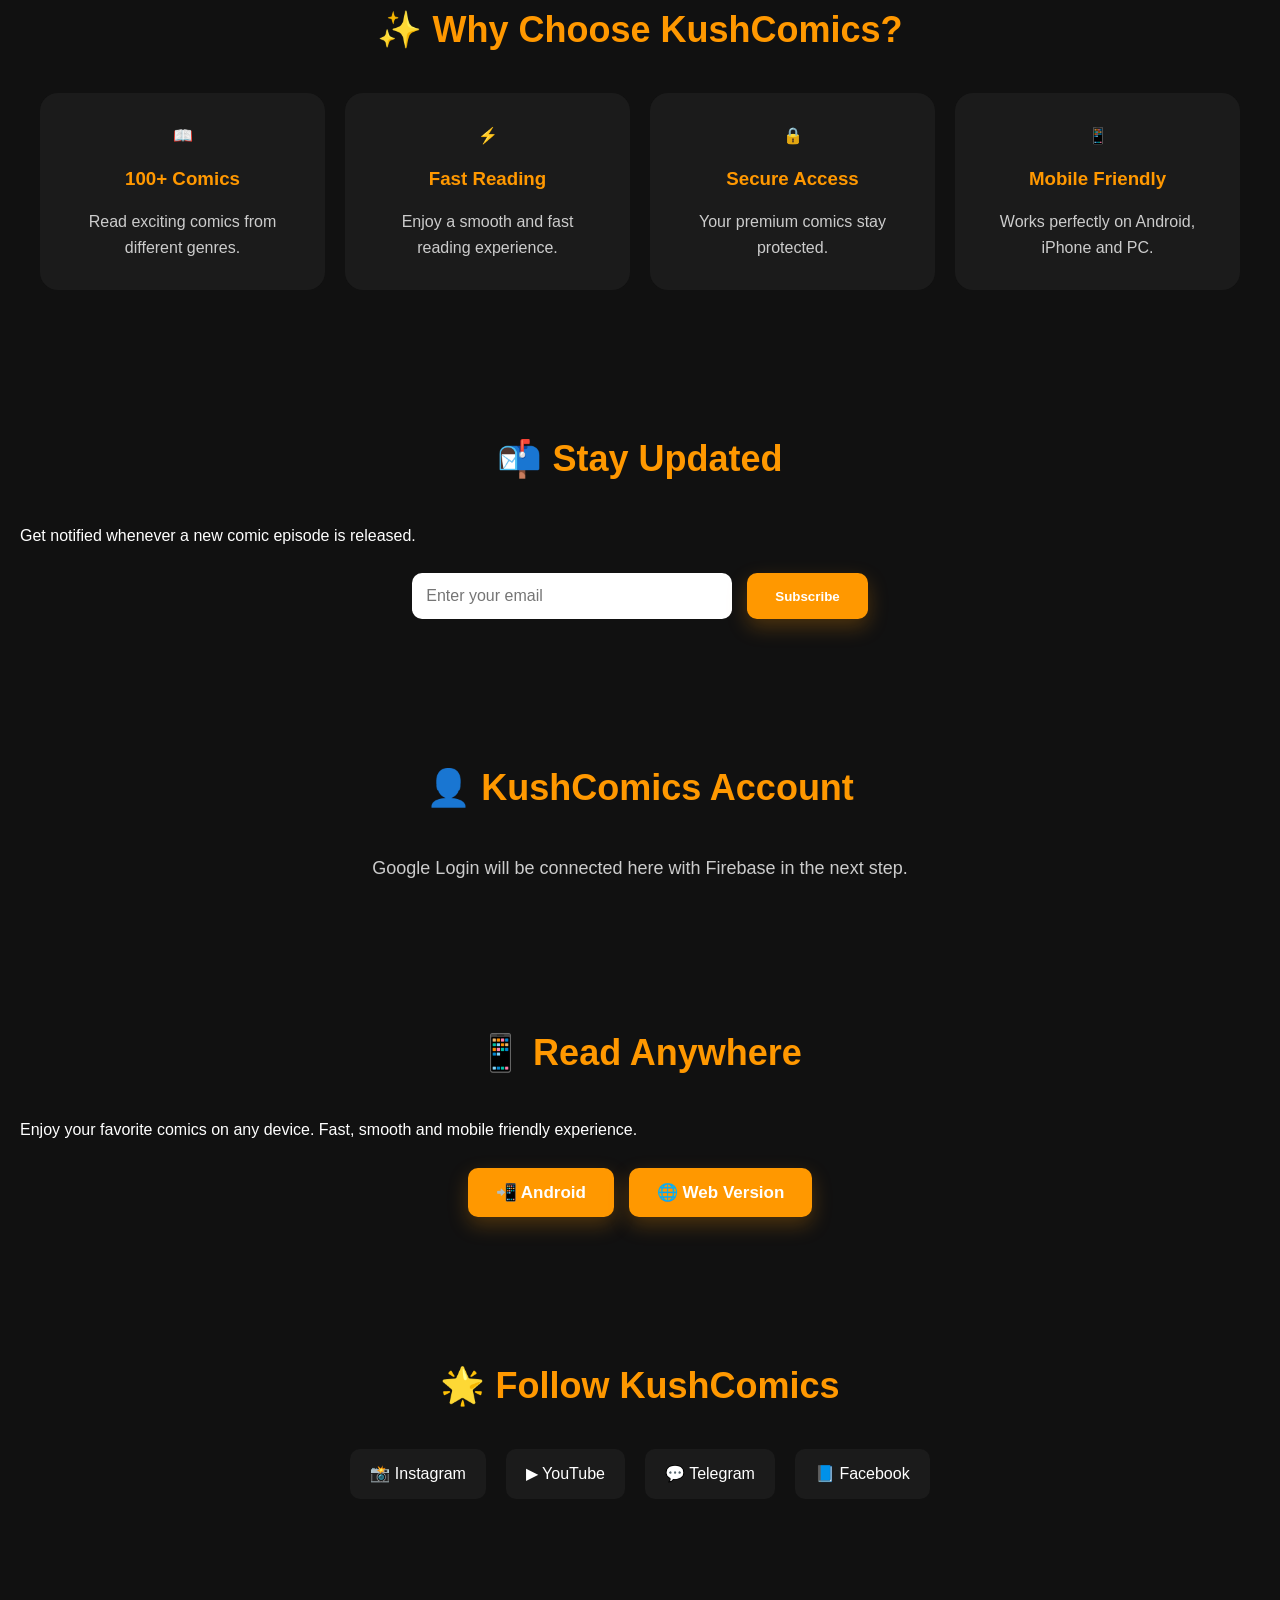
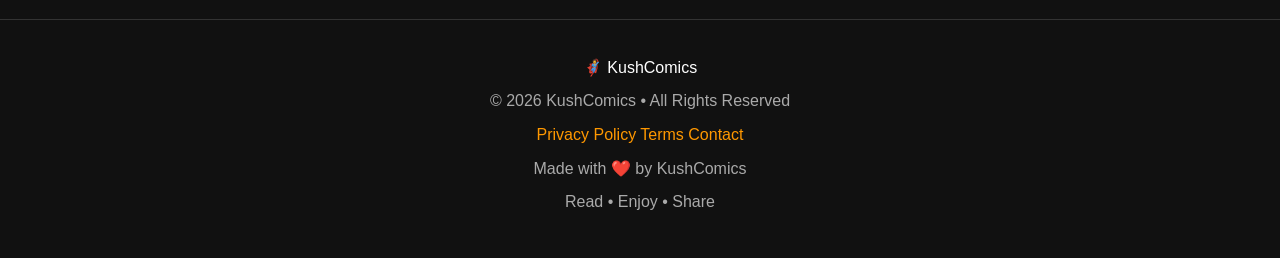
==== commit c403cd5b: "Update index.html" ====
--- a/index.html
+++ b/index.html
@@ -14,7 +14,7 @@
     <link
         href="https://fonts.googleapis.com/css2?family=Poppins:wght@300;400;500;600;700;800&display=swap"
         rel="stylesheet"
-    >
+    <script type="module" src="firebase.js"></script>
 
     <script defer src="script.js"></script>
 </head>
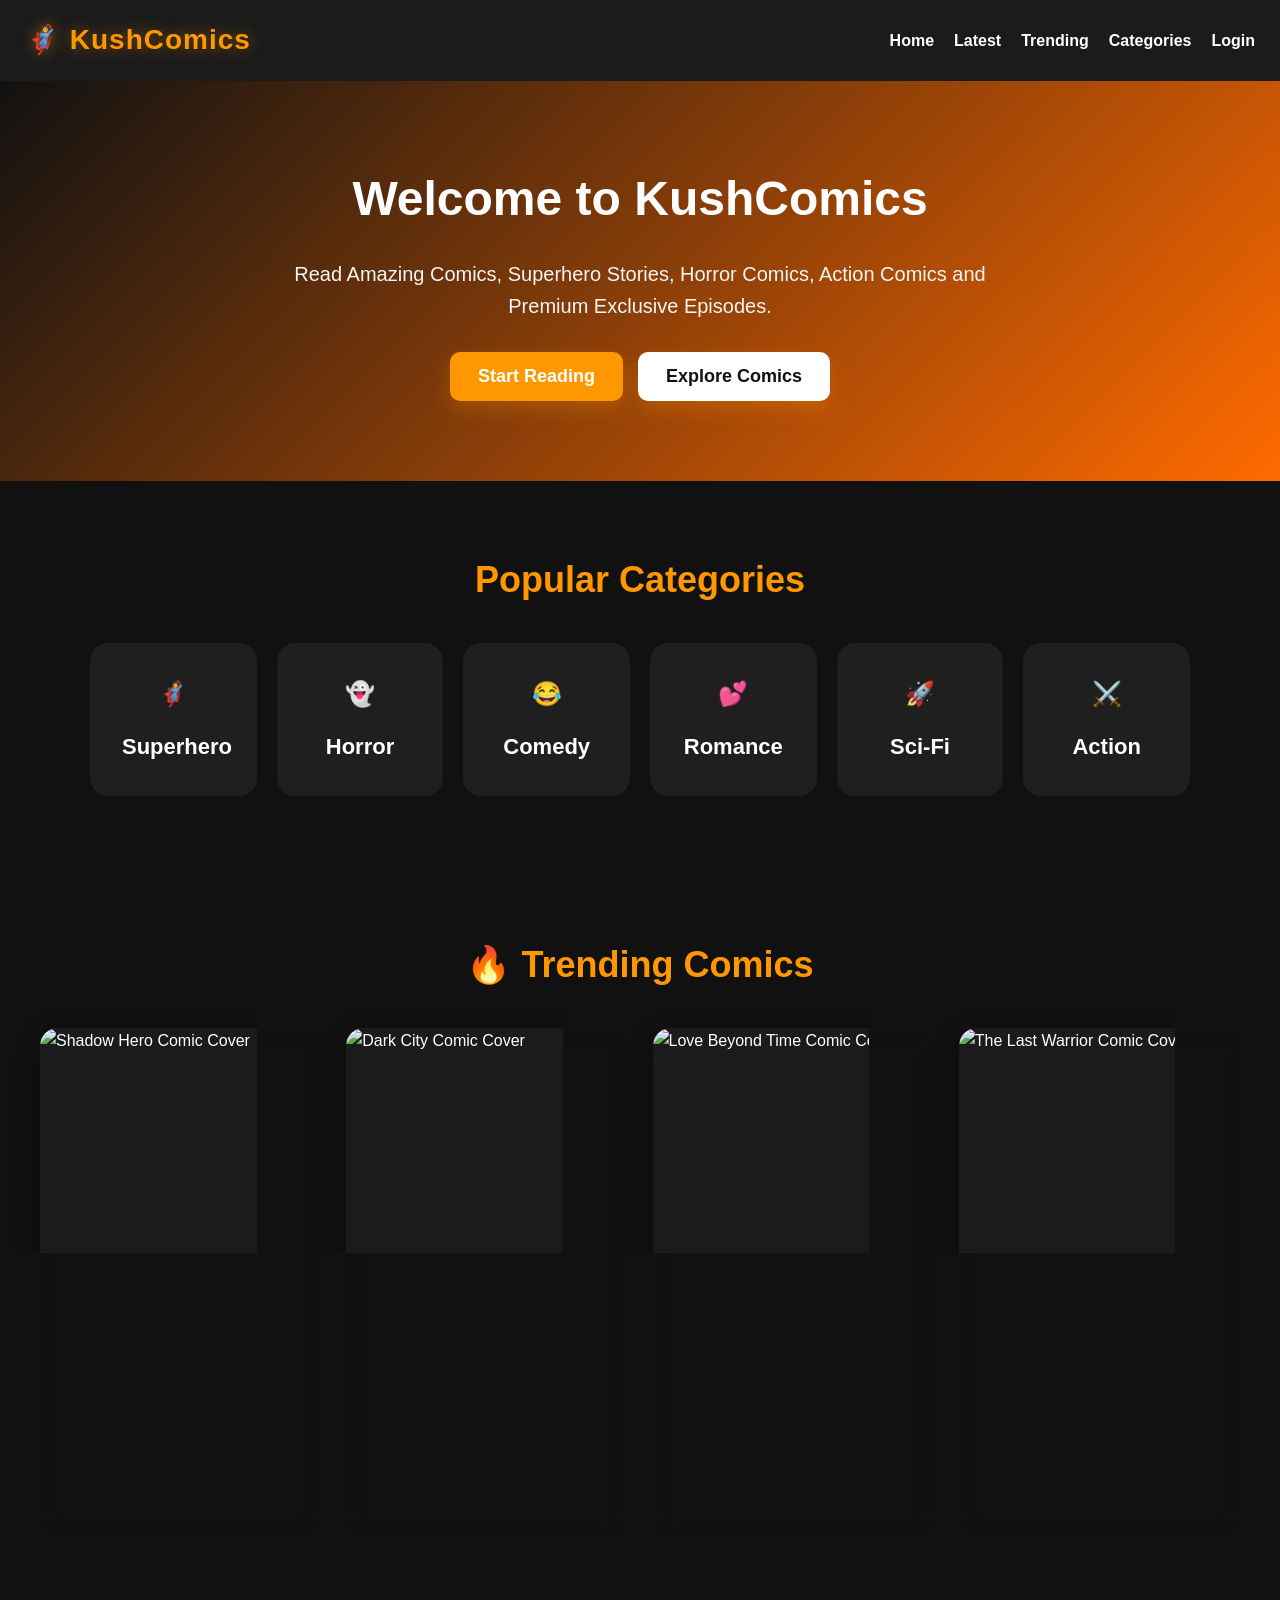
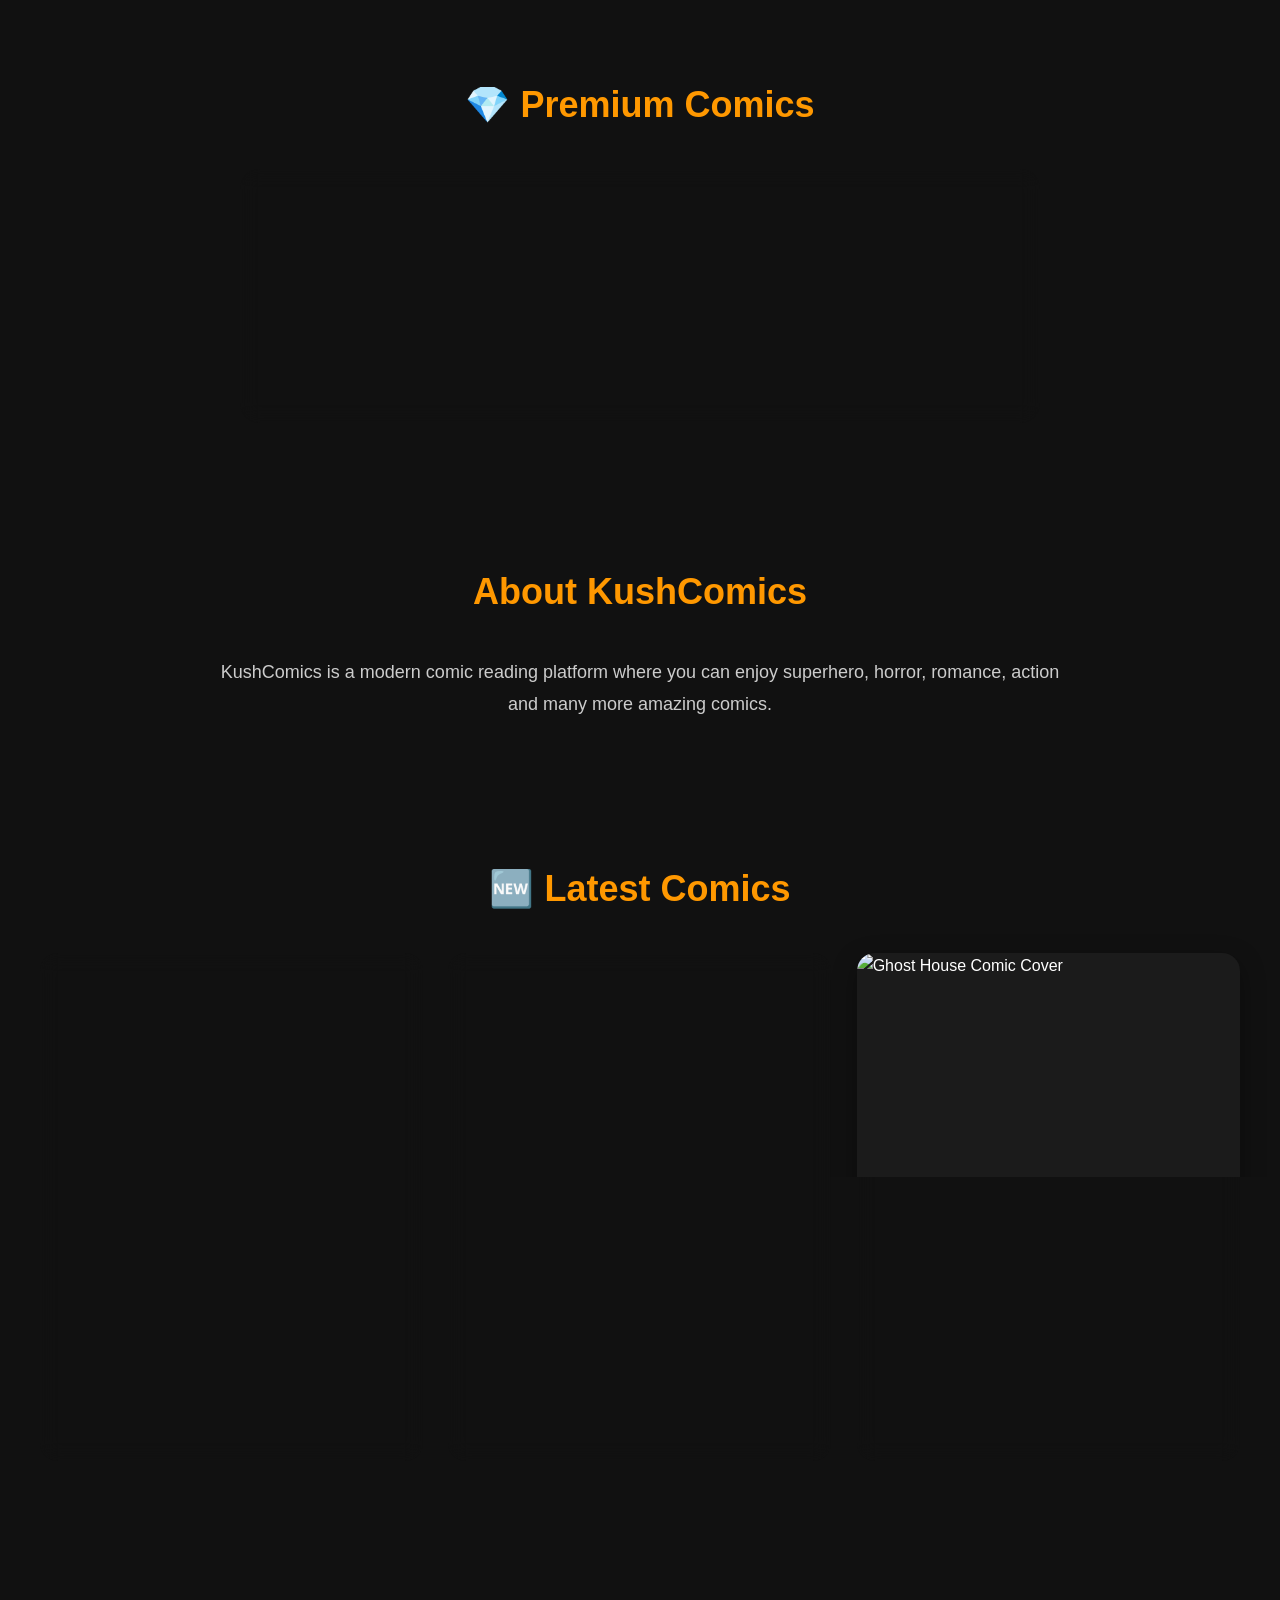
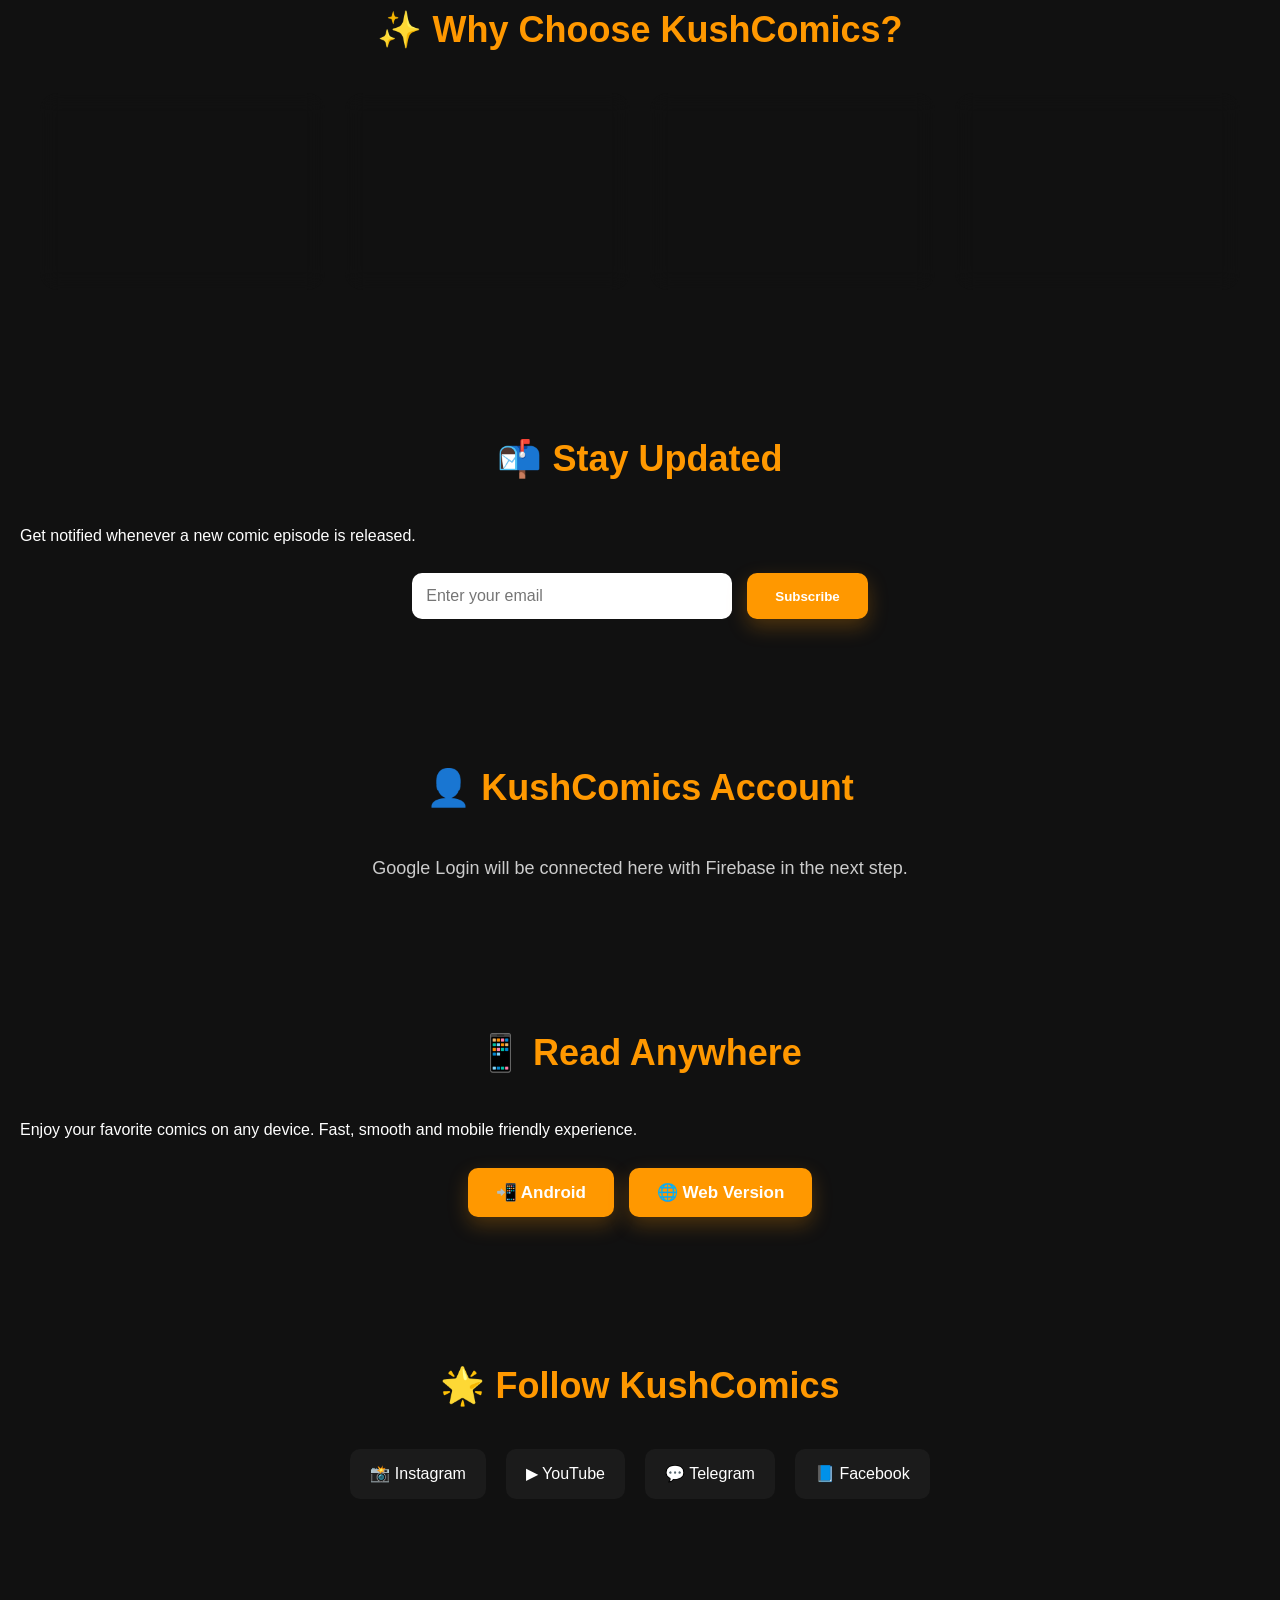
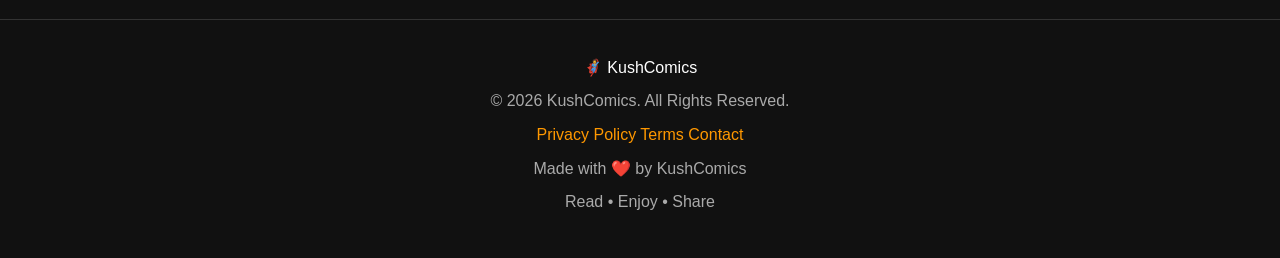
==== commit cb4a10c6: "Update index.html" ====
--- a/index.html
+++ b/index.html
@@ -16,7 +16,7 @@
         rel="stylesheet"
     <script type="module" src="firebase.js"></script>
 
-    <script defer src="script.js"></script>
+    <script type="module" src="script.js"></script>
 </head>
 
 <body>
